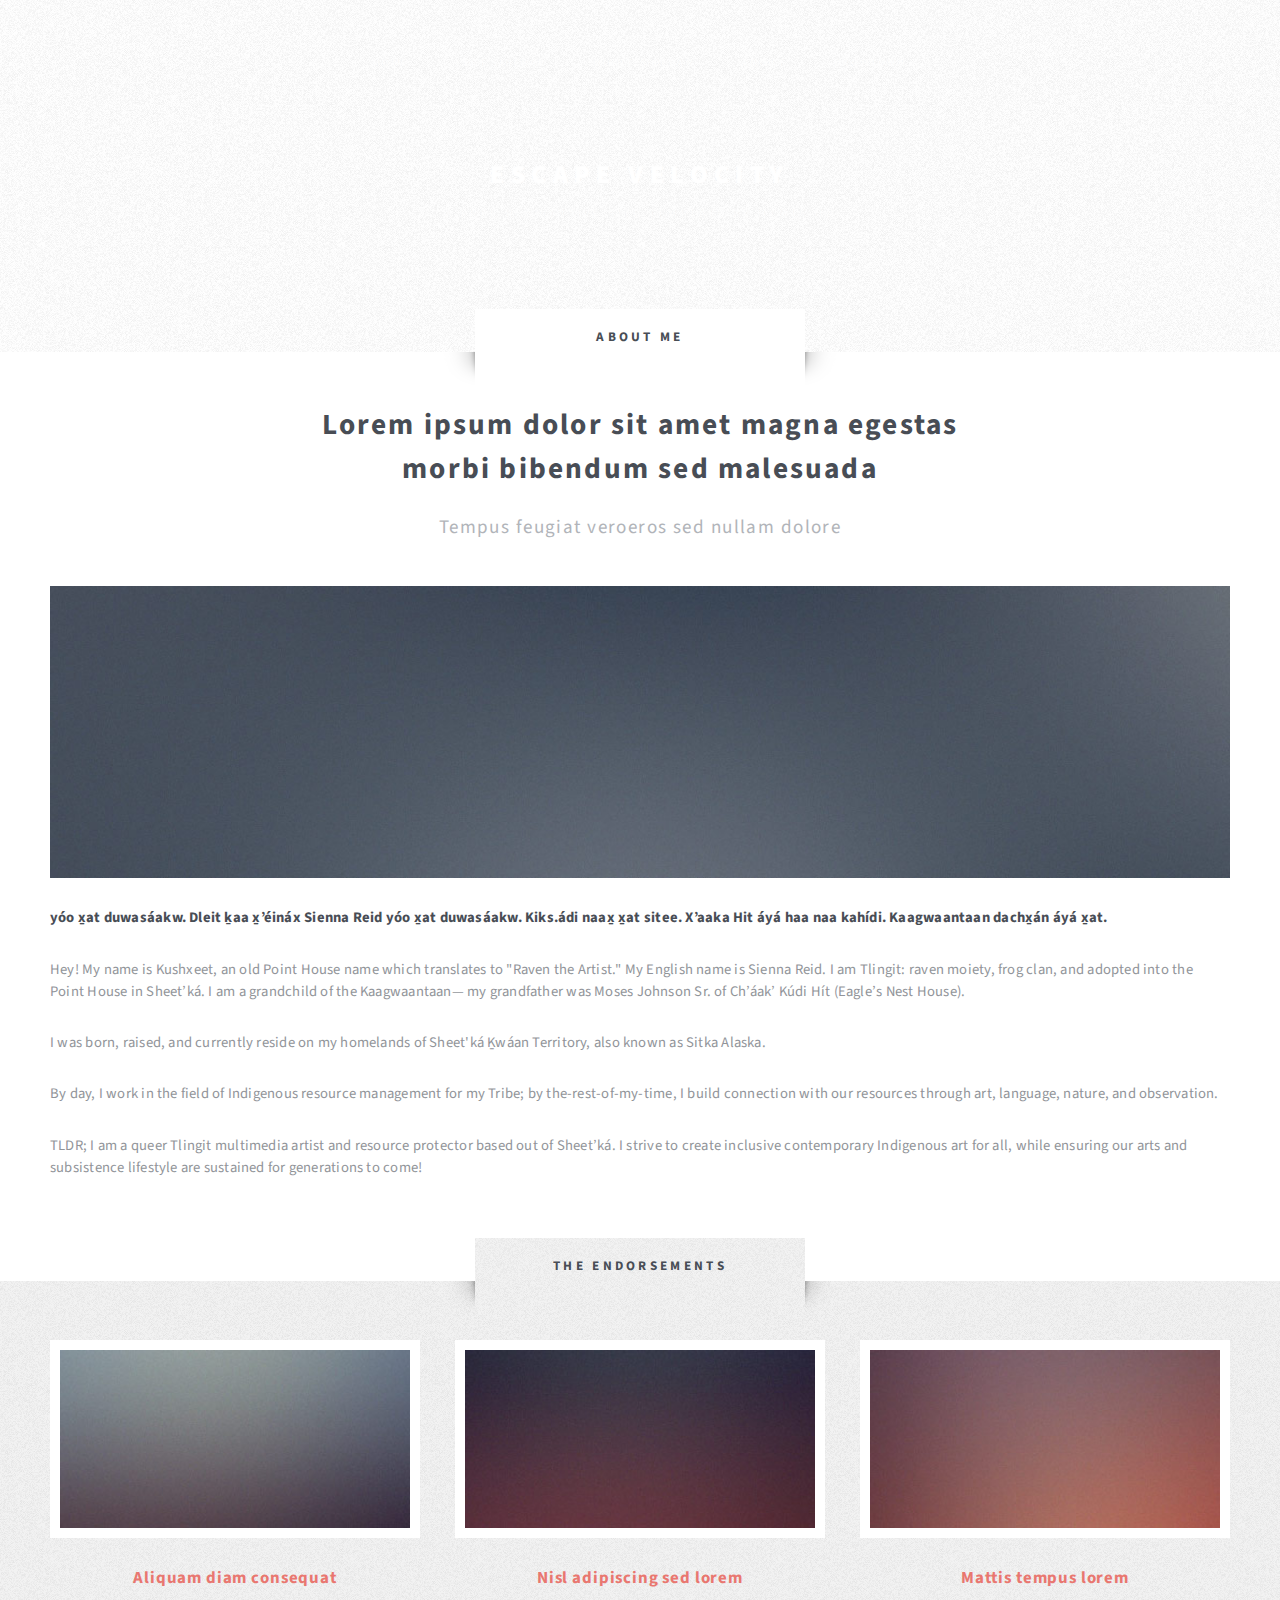
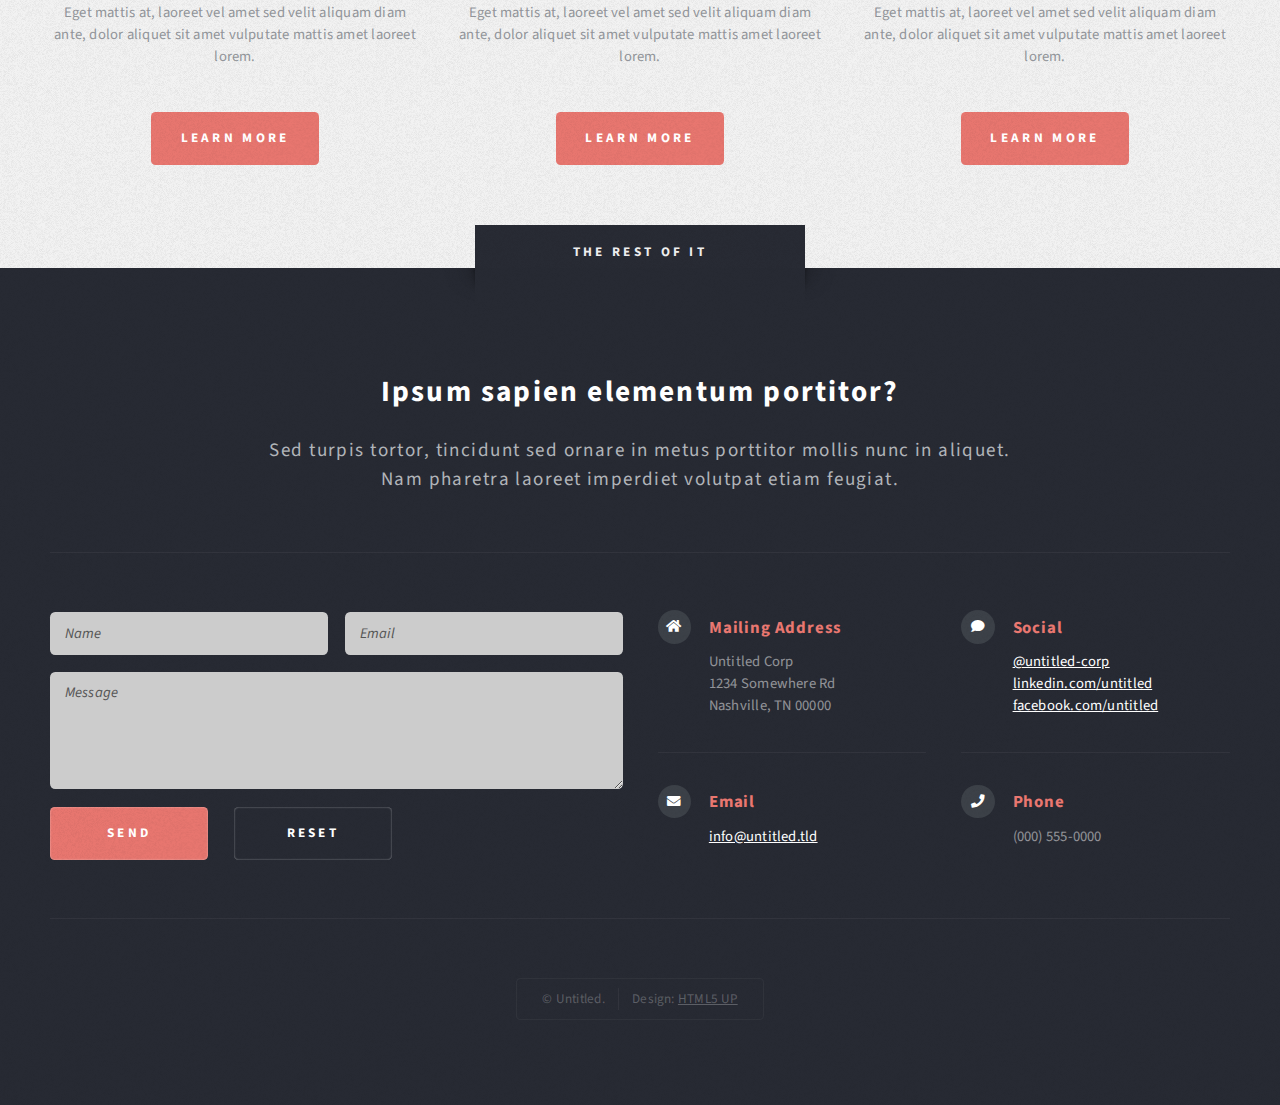
==== about.html @ a720a6b2 "consist" ====
<!DOCTYPE HTML>
<!--
	Escape Velocity by HTML5 UP
	html5up.net | @ajlkn
	Free for personal and commercial use under the CCA 3.0 license (html5up.net/license)
-->
<html>
	<head>
		<title>Kushxeet | Sienna Reid</title>
		<meta charset="utf-8" />
		<meta name="viewport" content="width=device-width, initial-scale=1, user-scalable=no" />
		<link rel="stylesheet" href="assets/css/main.css" />
		<link rel="apple-touch-icon" sizes="180x180" href="/apple-touch-icon.png">
		<link rel="icon" type="image/png" sizes="32x32" href="/favicon-32x32.png">
		<link rel="icon" type="image/png" sizes="16x16" href="/favicon-16x16.png">
		<link rel="manifest" href="/site.webmanifest">
	</head>
	<body class="about is-preload">
		<div id="page-wrapper">

			<!-- Header -->
				<section id="header" class="wrapper">

					<!-- Logo -->
						<div id="logo">
							<h1><a href="index.html">Escape Velocity</a></h1>
							<p>A free responsive site template by HTML5 UP</p>
						</div>

					<!-- Nav -->
					<nav id="nav">
						<ul>
							<li class="current"><a href="index.html">Home</a></li>
							<li><a href="left-sidebar.html">Left Sidebar</a></li>
							<li><a href="right-sidebar.html">Right Sidebar</a></li>
							<li><a href="about.html">About</a></li>
							<li>
								<a href="#">Dropdown</a>
								<ul>
									<li><a href="#">Lorem ipsum</a></li>
									<li><a href="#">Magna veroeros</a></li>
									<li><a href="#">Etiam nisl</a></li>
									<li>
										<a href="#">Sed consequat</a>
										<ul>
											<li><a href="#">Lorem dolor</a></li>
											<li><a href="#">Amet consequat</a></li>
											<li><a href="#">Magna phasellus</a></li>
											<li><a href="#">Etiam nisl</a></li>
											<li><a href="#">Sed feugiat</a></li>
										</ul>
									</li>
									<li><a href="#">Nisl tempus</a></li>
								</ul>
							</li>
						</ul>
					</nav>
				</section>

			<!-- Main -->
				<div id="main" class="wrapper style2">
					<div class="title">About Me</div>
					<div class="container">

						<!-- Content -->
							<div id="content">
								<article class="box post">
									<header class="style1">
										<h2>Lorem ipsum dolor sit amet magna egestas<br class="mobile-hide" />
										morbi bibendum sed malesuada</h2>
										<p>Tempus feugiat veroeros sed nullam dolore</p>
									</header>
									<a href="#" class="image featured">
										<img src="images/pic01.jpg" alt="" />
									</a>
									<p><strong> yóo x̱at duwasáakw. Dleit ḵaa x̱’éináx Sienna Reid yóo x̱at duwasáakw. Kiks.ádi naax̱ x̱at sitee. X’aaka Hit áyá haa naa kahídi. Kaagwaantaan dachx̱án áyá x̱at.</strong></p>
										
									<p>Hey! My name is Kushxeet, an old Point House name which translates to "Raven the Artist." My English name is Sienna Reid. I am Tlingit: raven moiety, frog clan, and adopted into the Point House in Sheet’ká. I am a grandchild of the Kaagwaantaan— my grandfather was Moses Johnson Sr. of Ch’áak’ Kúdi Hít (Eagle’s Nest House).</p>

									<p>I was born, raised, and currently reside on my homelands of Sheet'ká Ḵwáan Territory, also known as Sitka Alaska.</p>

									<p>By day, I work in the field of Indigenous resource management for my Tribe; by the-rest-of-my-time, I build connection with our resources through art, language, nature, and observation.</p>
									
									<p>TLDR; I am a queer Tlingit multimedia artist and resource protector based out of Sheet’ká. I strive to create inclusive contemporary Indigenous art for all, while ensuring our arts and subsistence lifestyle are sustained for generations to come! </p>
								</article>
							</div>

					</div>
				</div>

			<!-- Highlights -->
				<section id="highlights" class="wrapper style3">
					<div class="title">The Endorsements</div>
					<div class="container">
						<div class="row aln-center">
							<div class="col-4 col-12-medium">
								<section class="highlight">
									<a href="#" class="image featured"><img src="images/pic02.jpg" alt="" /></a>
									<h3><a href="#">Aliquam diam consequat</a></h3>
									<p>Eget mattis at, laoreet vel amet sed velit aliquam diam ante, dolor aliquet sit amet vulputate mattis amet laoreet lorem.</p>
									<ul class="actions">
										<li><a href="#" class="button style1">Learn More</a></li>
									</ul>
								</section>
							</div>
							<div class="col-4 col-12-medium">
								<section class="highlight">
									<a href="#" class="image featured"><img src="images/pic03.jpg" alt="" /></a>
									<h3><a href="#">Nisl adipiscing sed lorem</a></h3>
									<p>Eget mattis at, laoreet vel amet sed velit aliquam diam ante, dolor aliquet sit amet vulputate mattis amet laoreet lorem.</p>
									<ul class="actions">
										<li><a href="#" class="button style1">Learn More</a></li>
									</ul>
								</section>
							</div>
							<div class="col-4 col-12-medium">
								<section class="highlight">
									<a href="#" class="image featured"><img src="images/pic04.jpg" alt="" /></a>
									<h3><a href="#">Mattis tempus lorem</a></h3>
									<p>Eget mattis at, laoreet vel amet sed velit aliquam diam ante, dolor aliquet sit amet vulputate mattis amet laoreet lorem.</p>
									<ul class="actions">
										<li><a href="#" class="button style1">Learn More</a></li>
									</ul>
								</section>
							</div>
						</div>
					</div>
				</section>

			<!-- Footer -->
				<section id="footer" class="wrapper">
					<div class="title">The Rest Of It</div>
					<div class="container">
						<header class="style1">
							<h2>Ipsum sapien elementum portitor?</h2>
							<p>
								Sed turpis tortor, tincidunt sed ornare in metus porttitor mollis nunc in aliquet.<br />
								Nam pharetra laoreet imperdiet volutpat etiam feugiat.
							</p>
						</header>
						<div class="row">
							<div class="col-6 col-12-medium">

								<!-- Contact Form -->
									<section>
										<form method="post" action="#">
											<div class="row gtr-50">
												<div class="col-6 col-12-small">
													<input type="text" name="name" id="contact-name" placeholder="Name" />
												</div>
												<div class="col-6 col-12-small">
													<input type="text" name="email" id="contact-email" placeholder="Email" />
												</div>
												<div class="col-12">
													<textarea name="message" id="contact-message" placeholder="Message" rows="4"></textarea>
												</div>
												<div class="col-12">
													<ul class="actions">
														<li><input type="submit" class="style1" value="Send" /></li>
														<li><input type="reset" class="style2" value="Reset" /></li>
													</ul>
												</div>
											</div>
										</form>
									</section>

							</div>
							<div class="col-6 col-12-medium">

								<!-- Contact -->
									<section class="feature-list small">
										<div class="row">
											<div class="col-6 col-12-small">
												<section>
													<h3 class="icon solid fa-home">Mailing Address</h3>
													<p>
														Untitled Corp<br />
														1234 Somewhere Rd<br />
														Nashville, TN 00000
													</p>
												</section>
											</div>
											<div class="col-6 col-12-small">
												<section>
													<h3 class="icon solid fa-comment">Social</h3>
													<p>
														<a href="#">@untitled-corp</a><br />
														<a href="#">linkedin.com/untitled</a><br />
														<a href="#">facebook.com/untitled</a>
													</p>
												</section>
											</div>
											<div class="col-6 col-12-small">
												<section>
													<h3 class="icon solid fa-envelope">Email</h3>
													<p>
														<a href="#">info@untitled.tld</a>
													</p>
												</section>
											</div>
											<div class="col-6 col-12-small">
												<section>
													<h3 class="icon solid fa-phone">Phone</h3>
													<p>
														(000) 555-0000
													</p>
												</section>
											</div>
										</div>
									</section>

							</div>
						</div>
						<div id="copyright">
							<ul>
								<li>&copy; Untitled.</li><li>Design: <a href="http://html5up.net">HTML5 UP</a></li>
							</ul>
						</div>
					</div>
				</section>

		</div>

		<!-- Scripts -->
			<script src="assets/js/jquery.min.js"></script>
			<script src="assets/js/jquery.dropotron.min.js"></script>
			<script src="assets/js/browser.min.js"></script>
			<script src="assets/js/breakpoints.min.js"></script>
			<script src="assets/js/util.js"></script>
			<script src="assets/js/main.js"></script>

	</body>
</html>
---- assets/css/main.css ----
@import url("fontawesome-all.min.css");
@import url("https://fonts.googleapis.com/css?family=Source+Sans+Pro:400,400italic,700,900");

/*
	Escape Velocity by HTML5 UP
	html5up.net | @ajlkn
	Free for personal and commercial use under the CCA 3.0 license (html5up.net/license)
*/

html, body, div, span, applet, object,
iframe, h1, h2, h3, h4, h5, h6, p, blockquote,
pre, a, abbr, acronym, address, big, cite,
code, del, dfn, em, img, ins, kbd, q, s, samp,
small, strike, strong, sub, sup, tt, var, b,
u, i, center, dl, dt, dd, ol, ul, li, fieldset,
form, label, legend, table, caption, tbody,
tfoot, thead, tr, th, td, article, aside,
canvas, details, embed, figure, figcaption,
footer, header, hgroup, menu, nav, output, ruby,
section, summary, time, mark, audio, video {
	margin: 0;
	padding: 0;
	border: 0;
	font-size: 100%;
	font: inherit;
	vertical-align: baseline;}

article, aside, details, figcaption, figure,
footer, header, hgroup, menu, nav, section {
	display: block;}

body {
	line-height: 1;
}

ol, ul {
	list-style: none;
}

blockquote, q {
	quotes: none;
}

	blockquote:before, blockquote:after, q:before, q:after {
		content: '';
		content: none;
	}

table {
	border-collapse: collapse;
	border-spacing: 0;
}

body {
	-webkit-text-size-adjust: none;
}

mark {
	background-color: transparent;
	color: inherit;
}

input::-moz-focus-inner {
	border: 0;
	padding: 0;
}

input, select, textarea {
	-moz-appearance: none;
	-webkit-appearance: none;
	-ms-appearance: none;
	appearance: none;
}

/* Basic */

	@-ms-viewport {
		width: device-width;
	}

	html {
		box-sizing: border-box;
	}

	*, *:before, *:after {
		box-sizing: inherit;
	}

	body.is-preload *, body.is-preload *:before, body.is-preload *:after {
		-moz-animation: none !important;
		-webkit-animation: none !important;
		-ms-animation: none !important;
		animation: none !important;
		-moz-transition: none !important;
		-webkit-transition: none !important;
		-ms-transition: none !important;
		transition: none !important;
	}

	body, input, textarea, select {
		font-family: 'Source Sans Pro', sans-serif;
		font-weight: 400;
		color: #919499;
		font-size: 14pt;
		line-height: 1.75em;
		letter-spacing: 0.025em;
	}

	h1, h2, h3, h4, h5, h6 {
		font-weight: 700;
		color: #484d55;
	}

		h1 a, h2 a, h3 a, h4 a, h5 a, h6 a {
			color: inherit;
			text-decoration: none;
		}

	a {
		-moz-transition: color .25s ease-in-out;
		-webkit-transition: color .25s ease-in-out;
		-ms-transition: color .25s ease-in-out;
		transition: color .25s ease-in-out;
		text-decoration: underline;
		color: #717479;
	}

		a:hover {
			text-decoration: none;
		}

	strong, b {
		font-weight: 700;
		color: #484d55;
	}

	blockquote {
		border-left: solid 0.5em #ddd;
		padding: 1em 0 1em 2em;
		font-style: italic;
	}

	em, i {
		font-style: italic;
	}

	hr {
		border: 0;
		border-top: solid 1px #ddd;
		margin: 2em 0 2em 0;
	}

	sub {
		position: relative;
		top: 0.5em;
		font-size: 0.8em;
	}

	sup {
		position: relative;
		top: -0.5em;
		font-size: 0.8em;
	}

	.nobr {
		white-space: nowrap;
	}

	br.clear {
		clear: both;
	}

	p, ul, ol, dl, table, blockquote, form {
		margin-bottom: 2em;
	}

/* Container */

	.container {
		margin: 0 auto;
		max-width: 100%;
		width: 68em;
	}

		@media screen and (max-width: 1680px) {

			.container {
				width: 70em;
			}

		}

		@media screen and (max-width: 1280px) {

			.container {
				width: calc(100% - 100px);
			}

		}

		@media screen and (max-width: 980px) {

			.container {
				width: calc(100% - 100px);
			}

		}

		@media screen and (max-width: 736px) {

			.container {
				width: calc(100% - 40px);
			}

		}

/* Row */

	.row {
		display: flex;
		flex-wrap: wrap;
		box-sizing: border-box;
		align-items: stretch;
	}

		.row > * {
			box-sizing: border-box;
		}

		.row.gtr-uniform > * > :last-child {
			margin-bottom: 0;
		}

		.row.aln-left {
			justify-content: flex-start;
		}

		.row.aln-center {
			justify-content: center;
		}

		.row.aln-right {
			justify-content: flex-end;
		}

		.row.aln-top {
			align-items: flex-start;
		}

		.row.aln-middle {
			align-items: center;
		}

		.row.aln-bottom {
			align-items: flex-end;
		}

		.row > .imp {
			order: -1;
		}

		.row > .col-1 {
			width: 8.33333%;
		}

		.row > .off-1 {
			margin-left: 8.33333%;
		}

		.row > .col-2 {
			width: 16.66667%;
		}

		.row > .off-2 {
			margin-left: 16.66667%;
		}

		.row > .col-3 {
			width: 25%;
		}

		.row > .off-3 {
			margin-left: 25%;
		}

		.row > .col-4 {
			width: 33.33333%;
		}

		.row > .off-4 {
			margin-left: 33.33333%;
		}

		.row > .col-5 {
			width: 41.66667%;
		}

		.row > .off-5 {
			margin-left: 41.66667%;
		}

		.row > .col-6 {
			width: 50%;
		}

		.row > .off-6 {
			margin-left: 50%;
		}

		.row > .col-7 {
			width: 58.33333%;
		}

		.row > .off-7 {
			margin-left: 58.33333%;
		}

		.row > .col-8 {
			width: 66.66667%;
		}

		.row > .off-8 {
			margin-left: 66.66667%;
		}

		.row > .col-9 {
			width: 75%;
		}

		.row > .off-9 {
			margin-left: 75%;
		}

		.row > .col-10 {
			width: 83.33333%;
		}

		.row > .off-10 {
			margin-left: 83.33333%;
		}

		.row > .col-11 {
			width: 91.66667%;
		}

		.row > .off-11 {
			margin-left: 91.66667%;
		}

		.row > .col-12 {
			width: 100%;
		}

		.row > .off-12 {
			margin-left: 100%;
		}

		.row.gtr-0 {
			margin-top: 0px;
			margin-left: 0px;
		}

			.row.gtr-0 > * {
				padding: 0px 0 0 0px;
			}

			.row.gtr-0.gtr-uniform {
				margin-top: 0px;
			}

				.row.gtr-0.gtr-uniform > * {
					padding-top: 0px;
				}

		.row.gtr-25 {
			margin-top: -12.5px;
			margin-left: -12.5px;
		}

			.row.gtr-25 > * {
				padding: 12.5px 0 0 12.5px;
			}

			.row.gtr-25.gtr-uniform {
				margin-top: -12.5px;
			}

				.row.gtr-25.gtr-uniform > * {
					padding-top: 12.5px;
				}

		.row.gtr-50 {
			margin-top: -25px;
			margin-left: -25px;
		}

			.row.gtr-50 > * {
				padding: 25px 0 0 25px;
			}

			.row.gtr-50.gtr-uniform {
				margin-top: -25px;
			}

				.row.gtr-50.gtr-uniform > * {
					padding-top: 25px;
				}

		.row {
			margin-top: -50px;
			margin-left: -50px;
		}

			.row > * {
				padding: 50px 0 0 50px;
			}

			.row.gtr-uniform {
				margin-top: -50px;
			}

				.row.gtr-uniform > * {
					padding-top: 50px;
				}

		.row.gtr-150 {
			margin-top: -75px;
			margin-left: -75px;
		}

			.row.gtr-150 > * {
				padding: 75px 0 0 75px;
			}

			.row.gtr-150.gtr-uniform {
				margin-top: -75px;
			}

				.row.gtr-150.gtr-uniform > * {
					padding-top: 75px;
				}

		.row.gtr-200 {
			margin-top: -100px;
			margin-left: -100px;
		}

			.row.gtr-200 > * {
				padding: 100px 0 0 100px;
			}

			.row.gtr-200.gtr-uniform {
				margin-top: -100px;
			}

				.row.gtr-200.gtr-uniform > * {
					padding-top: 100px;
				}

		@media screen and (max-width: 1680px) {

			.row {
				display: flex;
				flex-wrap: wrap;
				box-sizing: border-box;
				align-items: stretch;
			}

				.row > * {
					box-sizing: border-box;
				}

				.row.gtr-uniform > * > :last-child {
					margin-bottom: 0;
				}

				.row.aln-left {
					justify-content: flex-start;
				}

				.row.aln-center {
					justify-content: center;
				}

				.row.aln-right {
					justify-content: flex-end;
				}

				.row.aln-top {
					align-items: flex-start;
				}

				.row.aln-middle {
					align-items: center;
				}

				.row.aln-bottom {
					align-items: flex-end;
				}

				.row > .imp-xlarge {
					order: -1;
				}

				.row > .col-1-xlarge {
					width: 8.33333%;
				}

				.row > .off-1-xlarge {
					margin-left: 8.33333%;
				}

				.row > .col-2-xlarge {
					width: 16.66667%;
				}

				.row > .off-2-xlarge {
					margin-left: 16.66667%;
				}

				.row > .col-3-xlarge {
					width: 25%;
				}

				.row > .off-3-xlarge {
					margin-left: 25%;
				}

				.row > .col-4-xlarge {
					width: 33.33333%;
				}

				.row > .off-4-xlarge {
					margin-left: 33.33333%;
				}

				.row > .col-5-xlarge {
					width: 41.66667%;
				}

				.row > .off-5-xlarge {
					margin-left: 41.66667%;
				}

				.row > .col-6-xlarge {
					width: 50%;
				}

				.row > .off-6-xlarge {
					margin-left: 50%;
				}

				.row > .col-7-xlarge {
					width: 58.33333%;
				}

				.row > .off-7-xlarge {
					margin-left: 58.33333%;
				}

				.row > .col-8-xlarge {
					width: 66.66667%;
				}

				.row > .off-8-xlarge {
					margin-left: 66.66667%;
				}

				.row > .col-9-xlarge {
					width: 75%;
				}

				.row > .off-9-xlarge {
					margin-left: 75%;
				}

				.row > .col-10-xlarge {
					width: 83.33333%;
				}

				.row > .off-10-xlarge {
					margin-left: 83.33333%;
				}

				.row > .col-11-xlarge {
					width: 91.66667%;
				}

				.row > .off-11-xlarge {
					margin-left: 91.66667%;
				}

				.row > .col-12-xlarge {
					width: 100%;
				}

				.row > .off-12-xlarge {
					margin-left: 100%;
				}

				.row.gtr-0 {
					margin-top: 0px;
					margin-left: 0px;
				}

					.row.gtr-0 > * {
						padding: 0px 0 0 0px;
					}

					.row.gtr-0.gtr-uniform {
						margin-top: 0px;
					}

						.row.gtr-0.gtr-uniform > * {
							padding-top: 0px;
						}

				.row.gtr-25 {
					margin-top: -12.5px;
					margin-left: -12.5px;
				}

					.row.gtr-25 > * {
						padding: 12.5px 0 0 12.5px;
					}

					.row.gtr-25.gtr-uniform {
						margin-top: -12.5px;
					}

						.row.gtr-25.gtr-uniform > * {
							padding-top: 12.5px;
						}

				.row.gtr-50 {
					margin-top: -25px;
					margin-left: -25px;
				}

					.row.gtr-50 > * {
						padding: 25px 0 0 25px;
					}

					.row.gtr-50.gtr-uniform {
						margin-top: -25px;
					}

						.row.gtr-50.gtr-uniform > * {
							padding-top: 25px;
						}

				.row {
					margin-top: -50px;
					margin-left: -50px;
				}

					.row > * {
						padding: 50px 0 0 50px;
					}

					.row.gtr-uniform {
						margin-top: -50px;
					}

						.row.gtr-uniform > * {
							padding-top: 50px;
						}

				.row.gtr-150 {
					margin-top: -75px;
					margin-left: -75px;
				}

					.row.gtr-150 > * {
						padding: 75px 0 0 75px;
					}

					.row.gtr-150.gtr-uniform {
						margin-top: -75px;
					}

						.row.gtr-150.gtr-uniform > * {
							padding-top: 75px;
						}

				.row.gtr-200 {
					margin-top: -100px;
					margin-left: -100px;
				}

					.row.gtr-200 > * {
						padding: 100px 0 0 100px;
					}

					.row.gtr-200.gtr-uniform {
						margin-top: -100px;
					}

						.row.gtr-200.gtr-uniform > * {
							padding-top: 100px;
						}

		}

		@media screen and (max-width: 1280px) {

			.row {
				display: flex;
				flex-wrap: wrap;
				box-sizing: border-box;
				align-items: stretch;
			}

				.row > * {
					box-sizing: border-box;
				}

				.row.gtr-uniform > * > :last-child {
					margin-bottom: 0;
				}

				.row.aln-left {
					justify-content: flex-start;
				}

				.row.aln-center {
					justify-content: center;
				}

				.row.aln-right {
					justify-content: flex-end;
				}

				.row.aln-top {
					align-items: flex-start;
				}

				.row.aln-middle {
					align-items: center;
				}

				.row.aln-bottom {
					align-items: flex-end;
				}

				.row > .imp-large {
					order: -1;
				}

				.row > .col-1-large {
					width: 8.33333%;
				}

				.row > .off-1-large {
					margin-left: 8.33333%;
				}

				.row > .col-2-large {
					width: 16.66667%;
				}

				.row > .off-2-large {
					margin-left: 16.66667%;
				}

				.row > .col-3-large {
					width: 25%;
				}

				.row > .off-3-large {
					margin-left: 25%;
				}

				.row > .col-4-large {
					width: 33.33333%;
				}

				.row > .off-4-large {
					margin-left: 33.33333%;
				}

				.row > .col-5-large {
					width: 41.66667%;
				}

				.row > .off-5-large {
					margin-left: 41.66667%;
				}

				.row > .col-6-large {
					width: 50%;
				}

				.row > .off-6-large {
					margin-left: 50%;
				}

				.row > .col-7-large {
					width: 58.33333%;
				}

				.row > .off-7-large {
					margin-left: 58.33333%;
				}

				.row > .col-8-large {
					width: 66.66667%;
				}

				.row > .off-8-large {
					margin-left: 66.66667%;
				}

				.row > .col-9-large {
					width: 75%;
				}

				.row > .off-9-large {
					margin-left: 75%;
				}

				.row > .col-10-large {
					width: 83.33333%;
				}

				.row > .off-10-large {
					margin-left: 83.33333%;
				}

				.row > .col-11-large {
					width: 91.66667%;
				}

				.row > .off-11-large {
					margin-left: 91.66667%;
				}

				.row > .col-12-large {
					width: 100%;
				}

				.row > .off-12-large {
					margin-left: 100%;
				}

				.row.gtr-0 {
					margin-top: 0px;
					margin-left: 0px;
				}

					.row.gtr-0 > * {
						padding: 0px 0 0 0px;
					}

					.row.gtr-0.gtr-uniform {
						margin-top: 0px;
					}

						.row.gtr-0.gtr-uniform > * {
							padding-top: 0px;
						}

				.row.gtr-25 {
					margin-top: -8.75px;
					margin-left: -8.75px;
				}

					.row.gtr-25 > * {
						padding: 8.75px 0 0 8.75px;
					}

					.row.gtr-25.gtr-uniform {
						margin-top: -8.75px;
					}

						.row.gtr-25.gtr-uniform > * {
							padding-top: 8.75px;
						}

				.row.gtr-50 {
					margin-top: -17.5px;
					margin-left: -17.5px;
				}

					.row.gtr-50 > * {
						padding: 17.5px 0 0 17.5px;
					}

					.row.gtr-50.gtr-uniform {
						margin-top: -17.5px;
					}

						.row.gtr-50.gtr-uniform > * {
							padding-top: 17.5px;
						}

				.row {
					margin-top: -35px;
					margin-left: -35px;
				}

					.row > * {
						padding: 35px 0 0 35px;
					}

					.row.gtr-uniform {
						margin-top: -35px;
					}

						.row.gtr-uniform > * {
							padding-top: 35px;
						}

				.row.gtr-150 {
					margin-top: -52.5px;
					margin-left: -52.5px;
				}

					.row.gtr-150 > * {
						padding: 52.5px 0 0 52.5px;
					}

					.row.gtr-150.gtr-uniform {
						margin-top: -52.5px;
					}

						.row.gtr-150.gtr-uniform > * {
							padding-top: 52.5px;
						}

				.row.gtr-200 {
					margin-top: -70px;
					margin-left: -70px;
				}

					.row.gtr-200 > * {
						padding: 70px 0 0 70px;
					}

					.row.gtr-200.gtr-uniform {
						margin-top: -70px;
					}

						.row.gtr-200.gtr-uniform > * {
							padding-top: 70px;
						}

		}

		@media screen and (max-width: 980px) {

			.row {
				display: flex;
				flex-wrap: wrap;
				box-sizing: border-box;
				align-items: stretch;
			}

				.row > * {
					box-sizing: border-box;
				}

				.row.gtr-uniform > * > :last-child {
					margin-bottom: 0;
				}

				.row.aln-left {
					justify-content: flex-start;
				}

				.row.aln-center {
					justify-content: center;
				}

				.row.aln-right {
					justify-content: flex-end;
				}

				.row.aln-top {
					align-items: flex-start;
				}

				.row.aln-middle {
					align-items: center;
				}

				.row.aln-bottom {
					align-items: flex-end;
				}

				.row > .imp-medium {
					order: -1;
				}

				.row > .col-1-medium {
					width: 8.33333%;
				}

				.row > .off-1-medium {
					margin-left: 8.33333%;
				}

				.row > .col-2-medium {
					width: 16.66667%;
				}

				.row > .off-2-medium {
					margin-left: 16.66667%;
				}

				.row > .col-3-medium {
					width: 25%;
				}

				.row > .off-3-medium {
					margin-left: 25%;
				}

				.row > .col-4-medium {
					width: 33.33333%;
				}

				.row > .off-4-medium {
					margin-left: 33.33333%;
				}

				.row > .col-5-medium {
					width: 41.66667%;
				}

				.row > .off-5-medium {
					margin-left: 41.66667%;
				}

				.row > .col-6-medium {
					width: 50%;
				}

				.row > .off-6-medium {
					margin-left: 50%;
				}

				.row > .col-7-medium {
					width: 58.33333%;
				}

				.row > .off-7-medium {
					margin-left: 58.33333%;
				}

				.row > .col-8-medium {
					width: 66.66667%;
				}

				.row > .off-8-medium {
					margin-left: 66.66667%;
				}

				.row > .col-9-medium {
					width: 75%;
				}

				.row > .off-9-medium {
					margin-left: 75%;
				}

				.row > .col-10-medium {
					width: 83.33333%;
				}

				.row > .off-10-medium {
					margin-left: 83.33333%;
				}

				.row > .col-11-medium {
					width: 91.66667%;
				}

				.row > .off-11-medium {
					margin-left: 91.66667%;
				}

				.row > .col-12-medium {
					width: 100%;
				}

				.row > .off-12-medium {
					margin-left: 100%;
				}

				.row.gtr-0 {
					margin-top: 0px;
					margin-left: 0px;
				}

					.row.gtr-0 > * {
						padding: 0px 0 0 0px;
					}

					.row.gtr-0.gtr-uniform {
						margin-top: 0px;
					}

						.row.gtr-0.gtr-uniform > * {
							padding-top: 0px;
						}

				.row.gtr-25 {
					margin-top: -12.5px;
					margin-left: -12.5px;
				}

					.row.gtr-25 > * {
						padding: 12.5px 0 0 12.5px;
					}

					.row.gtr-25.gtr-uniform {
						margin-top: -12.5px;
					}

						.row.gtr-25.gtr-uniform > * {
							padding-top: 12.5px;
						}

				.row.gtr-50 {
					margin-top: -25px;
					margin-left: -25px;
				}

					.row.gtr-50 > * {
						padding: 25px 0 0 25px;
					}

					.row.gtr-50.gtr-uniform {
						margin-top: -25px;
					}

						.row.gtr-50.gtr-uniform > * {
							padding-top: 25px;
						}

				.row {
					margin-top: -50px;
					margin-left: -50px;
				}

					.row > * {
						padding: 50px 0 0 50px;
					}

					.row.gtr-uniform {
						margin-top: -50px;
					}

						.row.gtr-uniform > * {
							padding-top: 50px;
						}

				.row.gtr-150 {
					margin-top: -75px;
					margin-left: -75px;
				}

					.row.gtr-150 > * {
						padding: 75px 0 0 75px;
					}

					.row.gtr-150.gtr-uniform {
						margin-top: -75px;
					}

						.row.gtr-150.gtr-uniform > * {
							padding-top: 75px;
						}

				.row.gtr-200 {
					margin-top: -100px;
					margin-left: -100px;
				}

					.row.gtr-200 > * {
						padding: 100px 0 0 100px;
					}

					.row.gtr-200.gtr-uniform {
						margin-top: -100px;
					}

						.row.gtr-200.gtr-uniform > * {
							padding-top: 100px;
						}

		}

		@media screen and (max-width: 736px) {

			.row {
				display: flex;
				flex-wrap: wrap;
				box-sizing: border-box;
				align-items: stretch;
			}

				.row > * {
					box-sizing: border-box;
				}

				.row.gtr-uniform > * > :last-child {
					margin-bottom: 0;
				}

				.row.aln-left {
					justify-content: flex-start;
				}

				.row.aln-center {
					justify-content: center;
				}

				.row.aln-right {
					justify-content: flex-end;
				}

				.row.aln-top {
					align-items: flex-start;
				}

				.row.aln-middle {
					align-items: center;
				}

				.row.aln-bottom {
					align-items: flex-end;
				}

				.row > .imp-small {
					order: -1;
				}

				.row > .col-1-small {
					width: 8.33333%;
				}

				.row > .off-1-small {
					margin-left: 8.33333%;
				}

				.row > .col-2-small {
					width: 16.66667%;
				}

				.row > .off-2-small {
					margin-left: 16.66667%;
				}

				.row > .col-3-small {
					width: 25%;
				}

				.row > .off-3-small {
					margin-left: 25%;
				}

				.row > .col-4-small {
					width: 33.33333%;
				}

				.row > .off-4-small {
					margin-left: 33.33333%;
				}

				.row > .col-5-small {
					width: 41.66667%;
				}

				.row > .off-5-small {
					margin-left: 41.66667%;
				}

				.row > .col-6-small {
					width: 50%;
				}

				.row > .off-6-small {
					margin-left: 50%;
				}

				.row > .col-7-small {
					width: 58.33333%;
				}

				.row > .off-7-small {
					margin-left: 58.33333%;
				}

				.row > .col-8-small {
					width: 66.66667%;
				}

				.row > .off-8-small {
					margin-left: 66.66667%;
				}

				.row > .col-9-small {
					width: 75%;
				}

				.row > .off-9-small {
					margin-left: 75%;
				}

				.row > .col-10-small {
					width: 83.33333%;
				}

				.row > .off-10-small {
					margin-left: 83.33333%;
				}

				.row > .col-11-small {
					width: 91.66667%;
				}

				.row > .off-11-small {
					margin-left: 91.66667%;
				}

				.row > .col-12-small {
					width: 100%;
				}

				.row > .off-12-small {
					margin-left: 100%;
				}

				.row.gtr-0 {
					margin-top: 0px;
					margin-left: 0px;
				}

					.row.gtr-0 > * {
						padding: 0px 0 0 0px;
					}

					.row.gtr-0.gtr-uniform {
						margin-top: 0px;
					}

						.row.gtr-0.gtr-uniform > * {
							padding-top: 0px;
						}

				.row.gtr-25 {
					margin-top: -7.5px;
					margin-left: -7.5px;
				}

					.row.gtr-25 > * {
						padding: 7.5px 0 0 7.5px;
					}

					.row.gtr-25.gtr-uniform {
						margin-top: -7.5px;
					}

						.row.gtr-25.gtr-uniform > * {
							padding-top: 7.5px;
						}

				.row.gtr-50 {
					margin-top: -15px;
					margin-left: -15px;
				}

					.row.gtr-50 > * {
						padding: 15px 0 0 15px;
					}

					.row.gtr-50.gtr-uniform {
						margin-top: -15px;
					}

						.row.gtr-50.gtr-uniform > * {
							padding-top: 15px;
						}

				.row {
					margin-top: -30px;
					margin-left: -30px;
				}

					.row > * {
						padding: 30px 0 0 30px;
					}

					.row.gtr-uniform {
						margin-top: -30px;
					}

						.row.gtr-uniform > * {
							padding-top: 30px;
						}

				.row.gtr-150 {
					margin-top: -45px;
					margin-left: -45px;
				}

					.row.gtr-150 > * {
						padding: 45px 0 0 45px;
					}

					.row.gtr-150.gtr-uniform {
						margin-top: -45px;
					}

						.row.gtr-150.gtr-uniform > * {
							padding-top: 45px;
						}

				.row.gtr-200 {
					margin-top: -60px;
					margin-left: -60px;
				}

					.row.gtr-200 > * {
						padding: 60px 0 0 60px;
					}

					.row.gtr-200.gtr-uniform {
						margin-top: -60px;
					}

						.row.gtr-200.gtr-uniform > * {
							padding-top: 60px;
						}

		}

/* Section/Article */

	section,
	article {
		margin: 0 0 4em 0;
	}

	section > :last-child,
	article > :last-child,
	section:last-child,
	article:last-child {
		margin-bottom: 0;
	}

	header.style1 {
		text-align: center;
		padding: 3em 0 3em 0;
	}

		header.style1 h2 {
			font-weight: 700;
			font-size: 2em;
			letter-spacing: 0.075em;
			line-height: 1.5em;
		}

		header.style1 p {
			color: #b1b4b9;
			display: block;
			margin: 1.15em 0 0 0;
			font-size: 1.3em;
			letter-spacing: 0.075em;
			line-height: 1.5em;
		}

/* Table */

	table {
		width: 100%;
	}

		table.default {
			width: 100%;
		}

			table.default tbody tr:nth-child(2n+2) {
				background: #f4f4f4;
			}

			table.default td {
				padding: 0.5em 1em 0.5em 1em;
			}

			table.default th {
				text-align: left;
				font-weight: 400;
				padding: 0.5em 1em 0.5em 1em;
			}

			table.default thead {
				background: #484d55;
				color: #fff;
			}

			table.default tfoot {
				background: #eee;
			}

/* Form */

	form label {
		display: block;
		font-weight: 700;
		color: #484d55;
		margin: 0.25em 0 0.5em 0;
	}

	form input[type="text"],
	form input[type="email"],
	form input[type="password"],
	form select,
	form textarea {
		-moz-transition: all .25s ease-in-out;
		-webkit-transition: all .25s ease-in-out;
		-ms-transition: all .25s ease-in-out;
		transition: all .25s ease-in-out;
		-webkit-appearance: none;
		display: block;
		border: 0;
		background: #eee;
		box-shadow: inset 0px 0px 1px 0px #a0a1a7;
		border-radius: 0.35em;
		width: 100%;
		padding: 0.75em 1em 0.75em 1em;
	}

		form input[type="text"]:focus,
		form input[type="email"]:focus,
		form input[type="password"]:focus,
		form select:focus,
		form textarea:focus {
			background: #f8f8f8;
		}

	form input[type="text"],
	form input[type="email"]
	input[type="password"] {
		line-height: 1em;
	}

	form select {
		line-height: 1em;
	}

	form textarea {
		min-height: 8em;
	}

	form ul.actions {
		margin-top: 0;
	}

	form ::-webkit-input-placeholder {
		color: #555 !important;
		font-style: italic;
		line-height: 1.35em;
	}

	form :-moz-placeholder {
		color: #555 !important;
		font-style: italic;
	}

	form ::-moz-placeholder {
		color: #555 !important;
		font-style: italic;
	}

	form :-ms-input-placeholder {
		color: #555 !important;
		font-style: italic;
	}

	form ::-moz-focus-inner {
		border: 0;
	}

/* Image */

	.image {
		display: inline-block;
	}

		.image img {
			display: block;
			width: 100%;
		}

		.image.fit {
			display: block;
			width: 100%;
		}

		.image.left {
			float: left;
			margin: 0 2em 2em 0;
		}

		.image.centered {
			display: block;
			margin: 0 0 2em 0;
		}

			.image.centered img {
				margin: 0 auto;
				width: auto;
			}

		.image.featured {
			display: block;
			width: 100%;
			margin: 0 0 2em 0;
		}

/* Button */

	input[type="button"],
	input[type="submit"],
	input[type="reset"],
	button,
	.button {
		-moz-transition: all .25s ease-in-out;
		-webkit-transition: all .25s ease-in-out;
		-ms-transition: all .25s ease-in-out;
		transition: all .25s ease-in-out;
		display: inline-block;
		background: #444;
		text-align: center;
		text-transform: uppercase;
		font-weight: 700;
		letter-spacing: 0.25em;
		text-decoration: none;
		border-radius: 0.35em;
		border: 0;
		outline: 0;
		cursor: pointer;
		padding: 0 2.25em 0 2.25em;
		font-size: 0.9em;
		min-width: 12em;
		height: 4em;
		line-height: 4em;
	}

		input[type="button"]:hover,
		input[type="submit"]:hover,
		input[type="reset"]:hover,
		button:hover,
		.button:hover {
			background-color: #f98780;
		}

		input[type="button"].large,
		input[type="submit"].large,
		input[type="reset"].large,
		button.large,
		.button.large {
			font-size: 1em;
			min-width: 14em;
		}

		input[type="button"].style1,
		input[type="submit"].style1,
		input[type="reset"].style1,
		button.style1,
		.button.style1 {
			background: #e97770 url("images/overlay.png");
			color: #fff;
		}

			input[type="button"].style1:hover,
			input[type="submit"].style1:hover,
			input[type="reset"].style1:hover,
			button.style1:hover,
			.button.style1:hover {
				background-color: #f98780;
			}

			input[type="button"].style1:active,
			input[type="submit"].style1:active,
			input[type="reset"].style1:active,
			button.style1:active,
			.button.style1:active {
				background-color: #d96760;
			}

		input[type="button"].style2,
		input[type="submit"].style2,
		input[type="reset"].style2,
		button.style2,
		.button.style2 {
			background: none;
			color: #606167;
			box-shadow: inset 0px 0px 2px 0px #a0a1a7;
		}

			input[type="button"].style2:hover,
			input[type="submit"].style2:hover,
			input[type="reset"].style2:hover,
			button.style2:hover,
			.button.style2:hover {
				box-shadow: inset 0px 0px 2px 0px #606167;
			}

			input[type="button"].style2:active,
			input[type="submit"].style2:active,
			input[type="reset"].style2:active,
			button.style2:active,
			.button.style2:active {
				box-shadow: inset 0px 0px 2px 0px #202127;
			}

		input[type="button"].style3,
		input[type="submit"].style3,
		input[type="reset"].style3,
		button.style3,
		.button.style3 {
			background: #2f333b url("images/overlay.png");
			color: #fff;
		}

			input[type="button"].style3:hover,
			input[type="submit"].style3:hover,
			input[type="reset"].style3:hover,
			button.style3:hover,
			.button.style3:hover {
				background-color: #3f434b;
			}

			input[type="button"].style3:active,
			input[type="submit"].style3:active,
			input[type="reset"].style3:active,
			button.style3:active,
			.button.style3:active {
				background-color: #1f232b;
			}

/* List */

	ul {
		list-style: disc;
		padding-left: 1em;
	}

		ul li {
			padding-left: 0.5em;
		}

		ul.style2 {
			list-style: none;
			padding-left: 0;
		}

			ul.style2 li {
				border-top: solid 1px #eee;
				padding: 1.5em 0 0 0;
				margin: 1.5em 0 0 0;
			}

				ul.style2 li:first-child {
					border-top: 0;
					padding-top: 0;
					margin-top: 0;
				}

		ul.style3 {
			list-style: none;
			padding-left: 0;
		}

			ul.style3 li {
				border-top: solid 1px #eee;
				padding: 0.5em 0 0 0;
				margin: 0.5em 0 0 0;
			}

				ul.style3 li:first-child {
					border-top: 0;
					padding-top: 0;
					margin-top: 0;
				}

	ol {
		list-style: decimal;
		padding-left: 1.25em;
	}

		ol li {
			padding-left: 0.25em;
		}

/* Actions */

	ul.actions {
		list-style: none;
		padding-left: 0;
		margin: 3em 0 0 0;
	}

		ul.actions li {
			display: inline-block;
			margin: 0 0.75em 0 0.75em;
			padding-left: 0;
		}

			ul.actions li:first-child {
				margin-left: 0;
			}

			ul.actions li:last-child {
				margin-right: 0;
			}

		ul.actions.special {
			text-align: center;
		}

/* Feature List */

	.feature-list {
		max-width: 58em;
		margin-left: auto;
		margin-right: auto;
		position: relative;
		top: 0.75em;
	}

		.feature-list section {
			border-top: solid 1px #eee;
			padding-top: 3em;
			padding-left: 5em;
			position: relative;
		}

		@media screen and (min-width: 981px) {

			.feature-list > .row > :nth-child(-n + 2) > section {
				border-top: 0;
				padding-top: 0;
			}

		}

		.feature-list h3 {
			color: #e97770 !important;
			margin: -0.35em 0 0.75em 0;
			font-size: 1.15em;
			letter-spacing: 0.05em;
		}

			.feature-list h3:before {
				display: block;
				color: #fff;
				background: #2f333b url("images/overlay.png");
				border-radius: 2.5em;
				text-align: center;
				width: 2.5em;
				height: 2.5em;
				line-height: 2.5em;
				margin-right: 0.75em;
				position: absolute;
				left: 0;
				margin-top: -0.5em;
			}

		.feature-list.small section {
			padding-left: 3.5em;
		}

		.feature-list.small h3:before {
			font-size: 0.8em;
		}

/* Icons */

	.icon {
		text-decoration: none;
		text-decoration: none;
	}

		.icon:before {
			-moz-osx-font-smoothing: grayscale;
			-webkit-font-smoothing: antialiased;
			display: inline-block;
			font-style: normal;
			font-variant: normal;
			text-rendering: auto;
			line-height: 1;
			text-transform: none !important;
			font-family: 'Font Awesome 5 Free';
			font-weight: 400;
		}

		.icon:before {
			line-height: inherit;
			font-size: 1.25em;
		}

		.icon > .label {
			display: none;
		}

		.icon.solid:before {
			font-weight: 900;
		}

		.icon.brands:before {
			font-family: 'Font Awesome 5 Brands';
		}

/* Box */

	.box header {
		margin: 0 0 1.5em 0;
	}

		.box header.style1 {
			position: relative;
			margin: -0.5em 0 0 0;
			padding-top: 0;
		}

	.box h2 {
		margin: 0 0 0.75em 0;
		font-size: 1.15em;
		letter-spacing: 0.05em;
	}

	.box h3 {
		margin: 0 0 0.5em 0;
		font-size: 1em;
		font-weight: 600;
		letter-spacing: 0.05em;
	}

	.box.post-excerpt .image.left {
		position: relative;
		top: 0.5em;
		width: 5em;
	}

	.box.post-excerpt h3, .box.post-excerpt p {
		margin-left: 7em;
	}

/* Wrapper */

	.wrapper {
		position: relative;
		padding: 6em 0 9em 0;
	}

		.wrapper .title {
			position: absolute;
			top: 0;
			left: 50%;
			text-align: center;
			text-transform: uppercase;
			display: block;
			font-weight: 700;
			letter-spacing: 0.25em;
			font-size: 0.9em;
			width: 25em;
			height: 3.25em;
			top: -3.25em;
			line-height: 3.25em;
			margin-bottom: -3.25em;
			margin-left: -12.5em;
			padding-top: 0.5em;
		}

			.wrapper .title:before {
				content: '';
				position: absolute;
				bottom: -38px;
				left: -35px;
				width: 35px;
				height: 38px;
				background: url("images/shadow.png");
			}

			.wrapper .title:after {
				-moz-transform: scaleX(-1);
				-webkit-transform: scaleX(-1);
				-ms-transform: scaleX(-1);
				transform: scaleX(-1);
				content: '';
				position: absolute;
				bottom: -38px;
				right: -35px;
				width: 35px;
				height: 38px;
				background: url("images/shadow.png");
			}

		.wrapper.style1 {
			background: #e97770 url("images/overlay.png");
			color: #eee;
			color: rgba(255, 255, 255, 0.75);
		}

			.wrapper.style1 .title {
				background: #e97770 url("images/overlay.png");
				color: #fff;
			}

			.wrapper.style1 h1, .wrapper.style1 h2, .wrapper.style1 h3, .wrapper.style1 h4, .wrapper.style1 h5, .wrapper.style1 h6, .wrapper.style1 strong, .wrapper.style1 b, .wrapper.style1 a {
				color: #fff;
			}

		.wrapper.style2 {
			background: #fff;
		}

			.wrapper.style2 .title {
				background: #fff;
				color: #484d55;
			}

		.wrapper.style3 {
			background: #f3f3f3 url("images/overlay.png");
		}

			.wrapper.style3 .title {
				background: #f3f3f3 url("images/overlay.png");
				color: #484d55;
			}

			.wrapper.style3 .image {
				border: solid 10px #fff;
			}

/* Page Wrapper */

	#page-wrapper > section {
		margin-bottom: 0;
	}

/* Header */

	#header {
		display: -moz-flex;
		display: -webkit-flex;
		display: -ms-flex;
		display: flex;
		-moz-align-items: center;
		-webkit-align-items: center;
		-ms-align-items: center;
		align-items: center;
		-moz-justify-content: center;
		-webkit-justify-content: center;
		-ms-justify-content: center;
		justify-content: center;
		position: relative;
		height: 24em;
		background: url("../../images/clubmoss.JPG") center center;
		background-size: cover;
		padding: 0;
	}

		#header:before {
			content: '';
			position: absolute;
			top: 0;
			left: 0;
			width: 100%;
			height: 100%;
			background: url("images/overlay.png");
		}

		.homepage #header {
			height: 35em;
		}

/* Logo */

	#logo {
		width: 100%;
		text-align: center;
		position: relative;
		top: 1.5em;
	}

		#logo h1 {
			font-weight: 900;
			text-transform: uppercase;
			color: #fff;
			font-size: 2em;
			letter-spacing: 0.25em;
		}

		#logo p {
			color: #eee;
			color: rgba(255, 255, 255, 0.5);
			text-transform: uppercase;
			margin: 1.25em 0 0 0;
			display: block;
			letter-spacing: 0.2em;
			font-size: 0.9em;
		}

/* Nav */

	#nav {
		position: absolute;
		display: block;
		top: 2.5em;
		left: 0;
		width: 100%;
		text-align: center;
	}

		#nav > ul {
			display: inline-block;
			border-radius: 0.35em;
			box-shadow: inset 0px 0px 1px 1px rgba(255, 255, 255, 0.25);
			padding: 0 1.5em 0 1.5em;
		}

			#nav > ul > li {
				display: inline-block;
				text-align: center;
				padding: 0 1.5em 0 1.5em;
			}

				#nav > ul > li > ul {
					display: none;
				}

				#nav > ul > li > a, #nav > ul > li > span {
					display: block;
					color: #eee;
					color: rgba(255, 255, 255, 0.75);
					text-transform: uppercase;
					text-decoration: none;
					font-size: 0.7em;
					letter-spacing: 0.25em;
					height: 5em;
					line-height: 5em;
					-moz-transition: all .25s ease-in-out;
					-webkit-transition: all .25s ease-in-out;
					-o-transition: all .25s ease-in-out;
					-ms-transition: all .25s ease-in-out;
					transition: all .25s ease-in-out;
					outline: 0;
				}

				#nav > ul > li:hover > a {
					color: #fff;
				}

				#nav > ul > li.active > a, #nav > ul > li.active > span {
					color: #fff;
				}

	.dropotron {
		background: #222835 url("images/overlay.png");
		background-color: rgba(44, 50, 63, 0.925);
		padding: 1.25em 1em 1.25em 1em;
		border-radius: 0.35em;
		box-shadow: inset 0px 0px 1px 1px rgba(255, 255, 255, 0.25);
		min-width: 12em;
		text-align: left;
		margin-top: -1.25em;
		margin-left: -1px;
		list-style: none;
	}

		.dropotron.level-0 {
			margin-top: -1px;
			margin-left: 0;
			border-top-left-radius: 0;
			border-top-right-radius: 0;
		}

		.dropotron a, .dropotron span {
			-moz-transition: all .25s ease-in-out;
			-webkit-transition: all .25s ease-in-out;
			-ms-transition: all .25s ease-in-out;
			transition: all .25s ease-in-out;
			display: block;
			color: #eee;
			color: rgba(255, 255, 255, 0.75);
			text-transform: uppercase;
			text-decoration: none;
			font-size: 0.7em;
			letter-spacing: 0.25em;
			border-top: solid 1px rgba(255, 255, 255, 0.15);
			line-height: 3em;
		}

		.dropotron li {
			padding-left: 0;
		}

			.dropotron li:first-child a, .dropotron li:first-child span {
				border-top: 0;
			}

			.dropotron li:hover > a, .dropotron li:hover > span {
				color: #fff;
			}

/* Intro */

	#intro {
		padding-bottom: 8em;
		text-align: center;
	}

		#intro p.style1 {
			font-size: 1.5em;
			letter-spacing: 0.075em;
		}

		#intro p.style2 {
			font-weight: 700;
			color: #fff;
			border-radius: 0.35em;
			box-shadow: inset 0px 0px 1px 1px rgba(255, 255, 255, 0.25);
			font-size: 2.75em;
			letter-spacing: 0.075em;
			line-height: 1.35em;
			padding: 1em 0 1em 0;
			margin-bottom: 1em;
		}

			#intro p.style2 a {
				color: inherit;
				text-decoration: none;
			}

		#intro p.style3 {
			font-size: 1.1em;
			width: 48em;
			margin: 0 auto;
		}

/* Features */

	#features header.style1 {
		padding-bottom: 5em;
	}

	#features ul.actions {
		margin-top: 5em;
	}

/* Highlights */

	#highlights .highlight {
		text-align: center;
	}

		#highlights .highlight h3 {
			color: #e97770;
			margin: 0 0 0.75em 0;
			font-size: 1.15em;
			letter-spacing: 0.05em;
		}

/* Main */

/* Footer */

	#footer {
		background: #282b34 url("images/overlay.png");
		color: #eee;
		color: rgba(255, 255, 255, 0.5);
		padding-bottom: 6em;
	}

		#footer h1, #footer h2, #footer h3, #footer h4, #footer h5, #footer h6, #footer strong, #footer b, #footer a {
			color: #fff;
		}

		#footer hr {
			border-top-color: #333;
			border-top-color: rgba(255, 255, 255, 0.05);
		}

		#footer form input[type="text"],
		#footer form input[type="email"],
		#footer form input[type="password"],
		#footer form select,
		#footer form textarea {
			background: #ccc;
			box-shadow: none;
		}

			#footer form input[type="text"]:focus,
			#footer form input[type="email"]:focus,
			#footer form input[type="password"]:focus,
			#footer form select:focus,
			#footer form textarea:focus {
				background: #fff;
			}

		#footer input[type="button"],
		#footer input[type="submit"],
		#footer input[type="reset"],
		#footer button,
		#footer .button {
			color: #fff;
			box-shadow: inset 0px 0px 2px 0px rgba(255, 255, 255, 0.5);
		}

			#footer input[type="button"]:hover,
			#footer input[type="submit"]:hover,
			#footer input[type="reset"]:hover,
			#footer button:hover,
			#footer .button:hover {
				color: #fff;
				box-shadow: inset 0px 0px 2px 0px rgba(255, 255, 255, 0.65);
			}

			#footer input[type="button"]:active,
			#footer input[type="submit"]:active,
			#footer input[type="reset"]:active,
			#footer button:active,
			#footer .button:active {
				box-shadow: inset 0px 0px 2px 0px rgba(255, 255, 255, 0.75);
			}

			#footer input[type="button"].style2:active,
			#footer input[type="submit"].style2:active,
			#footer input[type="reset"].style2:active,
			#footer button.style2:active,
			#footer .button.style2:active {
				box-shadow: inset 0px 0px 2px 0px rgba(255, 255, 255, 0.75);
			}

		#footer .title {
			background: #282b34 url("images/overlay.png");
			color: #eee;
		}

		#footer header.style1 {
			padding-bottom: 6em;
			margin-bottom: 6em;
			border-bottom: solid 1px rgba(255, 255, 255, 0.05);
		}

			#footer header.style1 h2 {
				color: #fff;
			}

			#footer header.style1 .p {
				color: inherit;
			}

		#footer .feature-list {
			max-width: 100%;
		}

			#footer .feature-list section {
				border-top-color: rgba(255, 255, 255, 0.05);
			}

			#footer .feature-list h3:before {
				background: #3d4249 url("images/overlay.png");
			}

/* Copyright */

	#copyright {
		text-align: center;
		padding-top: 6em;
		margin-top: 6em;
		border-top: solid 1px rgba(255, 255, 255, 0.05);
	}

		#copyright ul {
			display: inline-block;
			border-radius: 0.35em;
			box-shadow: inset 0px 0px 1px 1px rgba(255, 255, 255, 0.05);
			color: #aaa;
			color: rgba(255, 255, 255, 0.25);
			padding: 0.75em 2em;
			font-size: 0.9em;
		}

			#copyright ul li {
				display: inline-block;
				margin-left: 1em;
				padding-left: 1em;
				border-left: solid 1px #333;
				border-left-color: rgba(255, 255, 255, 0.05);
			}

				#copyright ul li:first-child {
					border-left: 0;
					margin-left: 0;
					padding-left: 0;
				}

		#copyright a {
			color: inherit;
		}

			#copyright a:hover {
				color: #fff;
			}

/* XLarge */

	@media screen and (max-width: 1680px) {

		/* Basic */

			body, input, textarea, select {
				font-size: 12pt;
			}

	}

/* Large */

	@media screen and (max-width: 1280px) {

		/* Basic */

			body, input, select, textarea {
				font-size: 11pt;
				line-height: 1.5em;
				letter-spacing: 0.015em;
			}

		/* Wrapper */

			.wrapper {
				padding: 4em 0 7em 0;
			}

		/* Logo */

			#logo {
				margin-top: -0.5em !important;
			}

				#logo h1 {
					font-size: 1.75em;
				}

		/* Intro */

			#intro {
				padding-bottom: 7em;
			}

				#intro p.style1 {
					font-size: 1.25em;
				}

				#intro p.style2 {
					font-size: 2.25em;
				}

		/* Footer */

			#footer {
				padding-bottom: 4em;
			}

				#footer header.style1 {
					padding-bottom: 4em;
					margin-bottom: 4em;
					border-bottom: solid 1px rgba(255, 255, 255, 0.05);
				}

		/* Copyright */

			#copyright {
				padding-top: 4em;
				margin-top: 4em;
			}

	}

/* Medium */

	#navPanel, #titleBar {
		display: none;
	}

	@media screen and (max-width: 980px) {

		/* Section/Article */

			header br {
				display: none;
			}

		/* Form */

			form ul.actions {
				text-align: center;
			}

		/* Feature List */

			.feature-list {
				max-width: 40em;
			}

				.feature-list section {
					padding-top: 4em;
				}

				.feature-list > .row > :first-child > section {
					border-top: 0;
					padding-top: 0;
				}

		/* Nav */

			#nav {
				display: none;
			}

		/* Logo */

			#logo {
				top: 0;
			}

		/* Intro */

			#intro p.style3 {
				width: auto;
			}

		/* Highlights */

			#highlights .highlight {
				max-width: 40em;
				margin-left: auto;
				margin-right: auto;
			}

		/* Footer */

			#footer .feature-list {
				border-top: solid 1px rgba(255, 255, 255, 0.05);
				padding-top: 4em;
			}

	}

		@media screen and (max-width: 980px) and (min-width: 737px) {

				#footer .feature-list > .row > :nth-child(2) > section {
					border-top: 0;
					padding-top: 0;
				}

		}

	@media screen and (max-width: 980px) {

		/* Nav */

			#page-wrapper {
				-moz-backface-visibility: hidden;
				-webkit-backface-visibility: hidden;
				-ms-backface-visibility: hidden;
				backface-visibility: hidden;
				-moz-transition: -moz-transform 0.5s ease;
				-webkit-transition: -webkit-transform 0.5s ease;
				-ms-transition: -ms-transform 0.5s ease;
				transition: transform 0.5s ease;
				padding-bottom: 1px;
			}

			#titleBar {
				-moz-backface-visibility: hidden;
				-webkit-backface-visibility: hidden;
				-ms-backface-visibility: hidden;
				backface-visibility: hidden;
				-moz-transition: -moz-transform 0.5s ease;
				-webkit-transition: -webkit-transform 0.5s ease;
				-ms-transition: -ms-transform 0.5s ease;
				transition: transform 0.5s ease;
				display: block;
				height: 44px;
				left: 0;
				position: fixed;
				top: 0;
				width: 100%;
				z-index: 10001;
				background: none;
			}

				#titleBar .title {
					display: none;
				}

				#titleBar .toggle {
					text-decoration: none;
					position: absolute;
					top: 0;
					left: 0;
					width: 60px;
					height: 44px;
				}

					#titleBar .toggle:before {
						-moz-osx-font-smoothing: grayscale;
						-webkit-font-smoothing: antialiased;
						display: inline-block;
						font-style: normal;
						font-variant: normal;
						text-rendering: auto;
						line-height: 1;
						text-transform: none !important;
						font-family: 'Font Awesome 5 Free';
						font-weight: 900;
					}

					#titleBar .toggle:before {
						-moz-transition: all .15s ease-in-out;
						-webkit-transition: all .15s ease-in-out;
						-ms-transition: all .15s ease-in-out;
						transition: all .15s ease-in-out;
						text-decoration: none;
						content: '\f0c9';
						font-size: 14px;
						position: absolute;
						top: 6px;
						left: 6px;
						display: block;
						width: 54px;
						height: 38px;
						line-height: 38px;
						text-align: center;
						color: rgba(255, 255, 255, 0.75);
						background-color: rgba(92, 95, 103, 0.5);
						border-radius: 0.25em;
					}

					#titleBar .toggle:active:before {
						background-color: rgba(92, 95, 103, 0.75);
					}

			#navPanel {
				-moz-backface-visibility: hidden;
				-webkit-backface-visibility: hidden;
				-ms-backface-visibility: hidden;
				backface-visibility: hidden;
				-moz-transform: translateX(-275px);
				-webkit-transform: translateX(-275px);
				-ms-transform: translateX(-275px);
				transform: translateX(-275px);
				-moz-transition: -moz-transform 0.5s ease;
				-webkit-transition: -webkit-transform 0.5s ease;
				-ms-transition: -ms-transform 0.5s ease;
				transition: transform 0.5s ease;
				display: block;
				height: 100%;
				left: 0;
				overflow-y: auto;
				position: fixed;
				top: 0;
				width: 275px;
				z-index: 10002;
				background: #242730 url("images/overlay.png");
				box-shadow: inset -3px 0px 4px 0px rgba(0, 0, 0, 0.1);
			}

				#navPanel .link {
					display: block;
					color: rgba(255, 255, 255, 0.5);
					text-transform: uppercase;
					text-decoration: none;
					font-size: 0.85em;
					letter-spacing: 0.15em;
					text-decoration: none;
					height: 44px;
					line-height: 44px;
					border-top: solid 1px rgba(255, 255, 255, 0.05);
					margin: 0 15px 0 15px;
				}

					#navPanel .link:first-child {
						border-top: 0;
					}

				#navPanel .indent-1 {
					display: inline-block;
					width: 1em;
				}

				#navPanel .indent-2 {
					display: inline-block;
					width: 2em;
				}

				#navPanel .indent-3 {
					display: inline-block;
					width: 3em;
				}

				#navPanel .indent-4 {
					display: inline-block;
					width: 4em;
				}

				#navPanel .indent-5 {
					display: inline-block;
					width: 5em;
				}

				#navPanel .depth-0 {
					color: #fff;
				}

			body.navPanel-visible #page-wrapper {
				-moz-transform: translateX(275px);
				-webkit-transform: translateX(275px);
				-ms-transform: translateX(275px);
				transform: translateX(275px);
			}

			body.navPanel-visible #titleBar {
				-moz-transform: translateX(275px);
				-webkit-transform: translateX(275px);
				-ms-transform: translateX(275px);
				transform: translateX(275px);
			}

			body.navPanel-visible #navPanel {
				-moz-transform: translateX(0);
				-webkit-transform: translateX(0);
				-ms-transform: translateX(0);
				transform: translateX(0);
			}

	}

/* Small */

	@media screen and (max-width: 736px) {

		/* Basic */

			body, input, select, textarea {
				line-height: 1.5em;
				font-size: 10.5pt;
				letter-spacing: 0;
			}

			h2, h3, h4, h5, h6 {
				font-size: 1.2em;
				letter-spacing: 0.05em;
				margin: 0 0 1em 0;
			}

			hr {
				margin: 1em 0 1em 0;
			}

		/* Section/Article */

			section, article {
				clear: both;
			}

			header br {
				display: none;
			}

			header.style1 {
				padding: 0 0 1em 0;
			}

				header.style1 h2 {
					font-size: 1.5em;
					letter-spacing: 0.075em;
					line-height: 1.25em;
				}

				header.style1 p {
					font-size: 1em;
					letter-spacing: 0;
					display: block;
					margin: 0;
				}

		/* Button */

			input[type="button"],
			input[type="submit"],
			input[type="reset"],
			button,
			.button {
				display: block;
				width: 100%;
				font-size: 1em;
				max-width: 30em;
				margin: 0 auto;
			}

		/* Actions */

			ul.actions {
				margin: 2em 0 0 0;
			}

				ul.actions li {
					margin: 15px 0 0 0;
					display: block;
				}

					ul.actions li:first-child {
						margin-top: 0;
					}

		/* Feature List */

			.feature-list section {
				padding-top: 2em;
				padding-left: 4em;
			}

			.feature-list h3:before {
				font-size: 0.9em;
			}

		/* Box */

			.box.post-excerpt .image.left {
				position: relative;
				top: 0.25em;
				width: 25%;
				margin: 0;
			}

			.box.post-excerpt h3, .box.post-excerpt p {
				margin-left: 32.5%;
			}

		/* Wrapper */

			.wrapper {
				padding: 3em 0 6em 0;
			}

				.wrapper .title {
					font-size: 0.9em;
					width: 18em;
					height: 2.5em;
					top: -2.5em;
					line-height: 2.5em;
					margin-bottom: -2.5em;
					margin-left: -9em;
					padding-top: 0.5em;
				}

					.wrapper .title:before, .wrapper .title:after {
						height: 15px;
						bottom: -15px;
						background-size: 100% 100%;
					}

		/* Header */

			#header {
				height: 17em;
			}

				.homepage #header {
					height: 20em;
				}

		/* Logo */

			#logo {
				text-align: center;
				padding-left: 2em;
				padding-right: 2em;
			}

				#logo h1 {
					font-size: 1.5em;
					letter-spacing: 0.2em;
				}

				#logo p {
					margin: 1.25em 0 0 0;
					display: block;
					letter-spacing: 0.2em;
					font-size: 0.9em;
				}

		/* Intro */

			#intro {
				text-align: center;
				padding-right: 2em;
				padding-left: 2em;
				padding-bottom: 5em;
				margin: 0 auto;
			}

				#intro p.style1 {
					margin-bottom: 1.5em;
				}

				#intro p.style2 {
					font-size: 1.5em;
					letter-spacing: 0.05em;
					line-height: 1.25em;
					padding: 1.25em;
				}

		/* Features */

			#features header.style1 {
				padding-bottom: 4em;
			}

			#features ul.actions {
				margin-top: 4em;
			}

		/* Content */

			#content {
				padding: 0 0 2em 0;
			}

				#content header.style1 {
					padding-bottom: 2.5em;
				}

		/* Footer */

			#footer {
				padding-bottom: 0;
			}

				#footer header.style1 {
					padding-bottom: 0;
					margin-bottom: 2em;
					border-bottom: 0;
				}

				#footer .feature-list {
					border-top: 0;
					padding-top: 0;
				}

		/* Copyright */

			#copyright {
				padding-top: 0;
				margin-top: 4em;
				border-top: 0;
			}

				#copyright ul {
					padding: 1em 2em;
					width: 100%;
				}

					#copyright ul li {
						display: block;
						margin: 0.5em 0 0 0;
						border-left: 0;
						padding: 0;
					}

						#copyright ul li:first-child {
							margin-top: 0;
						}

	}
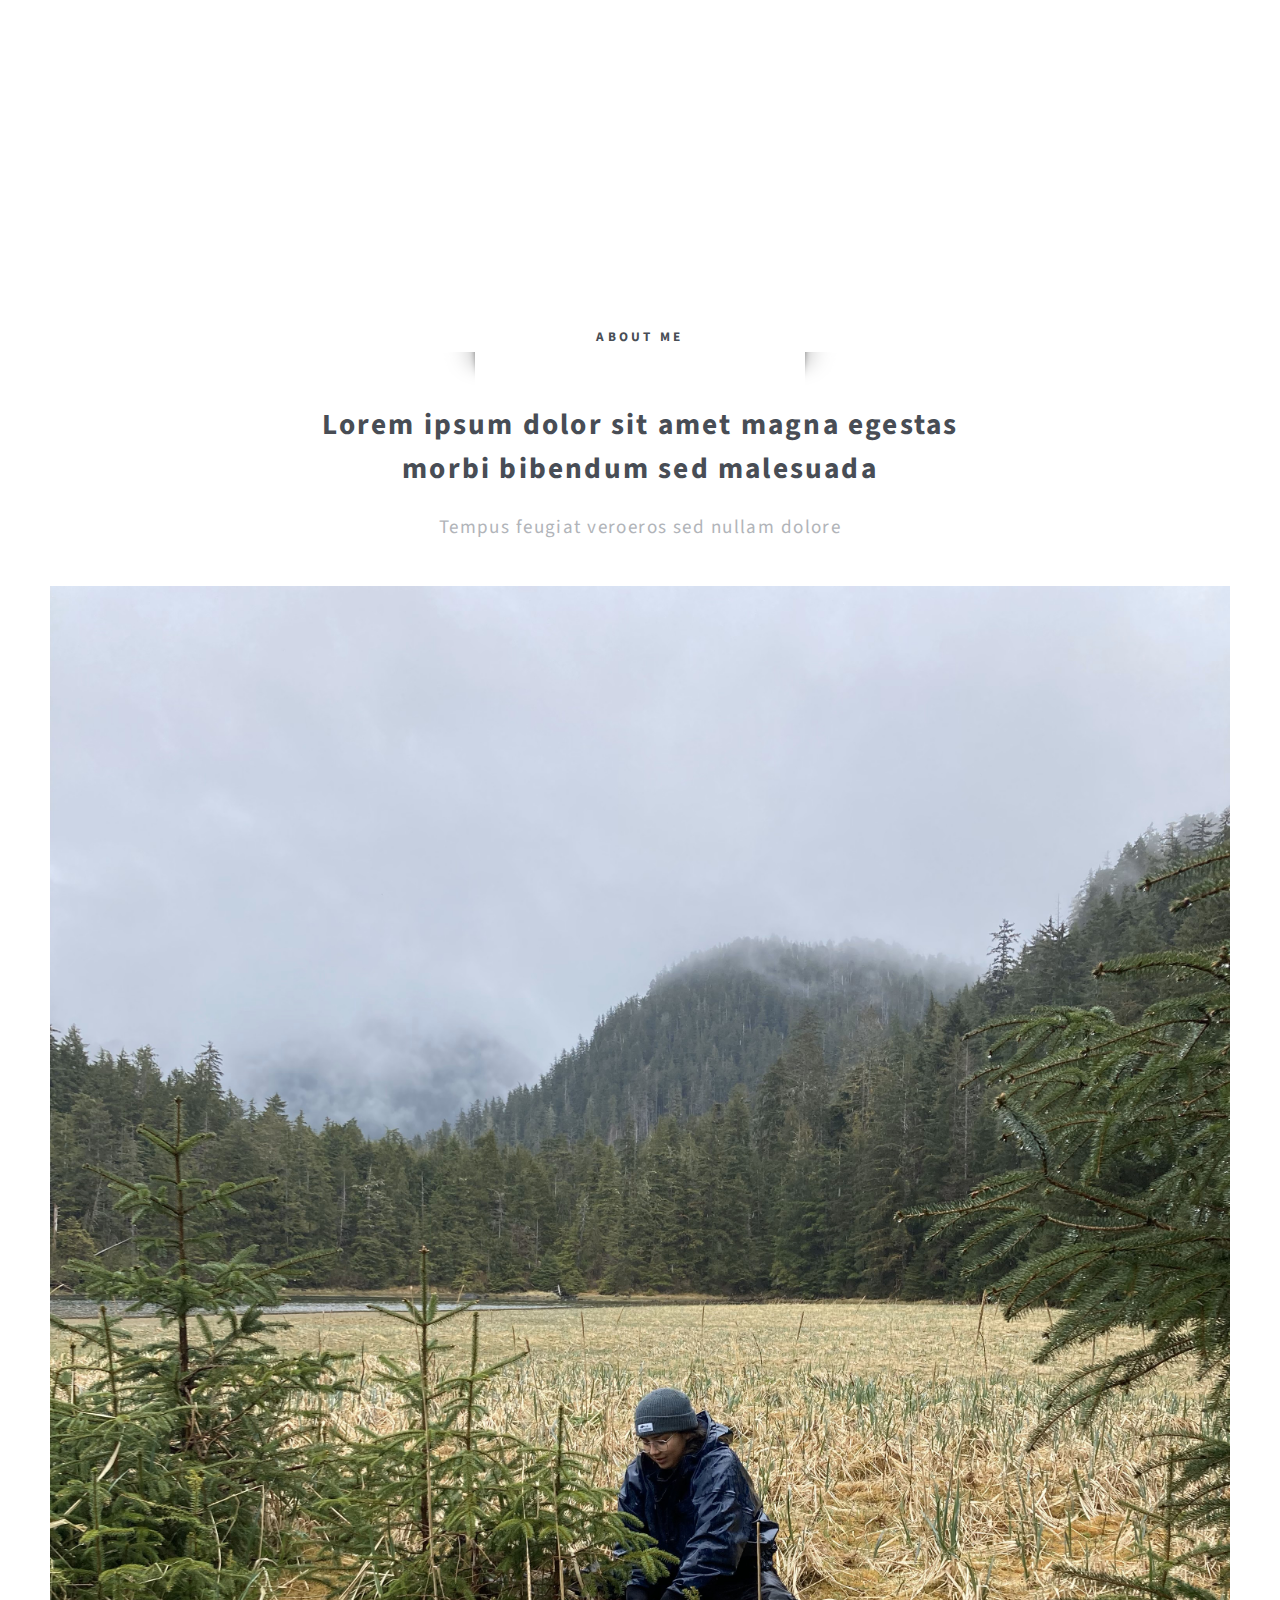
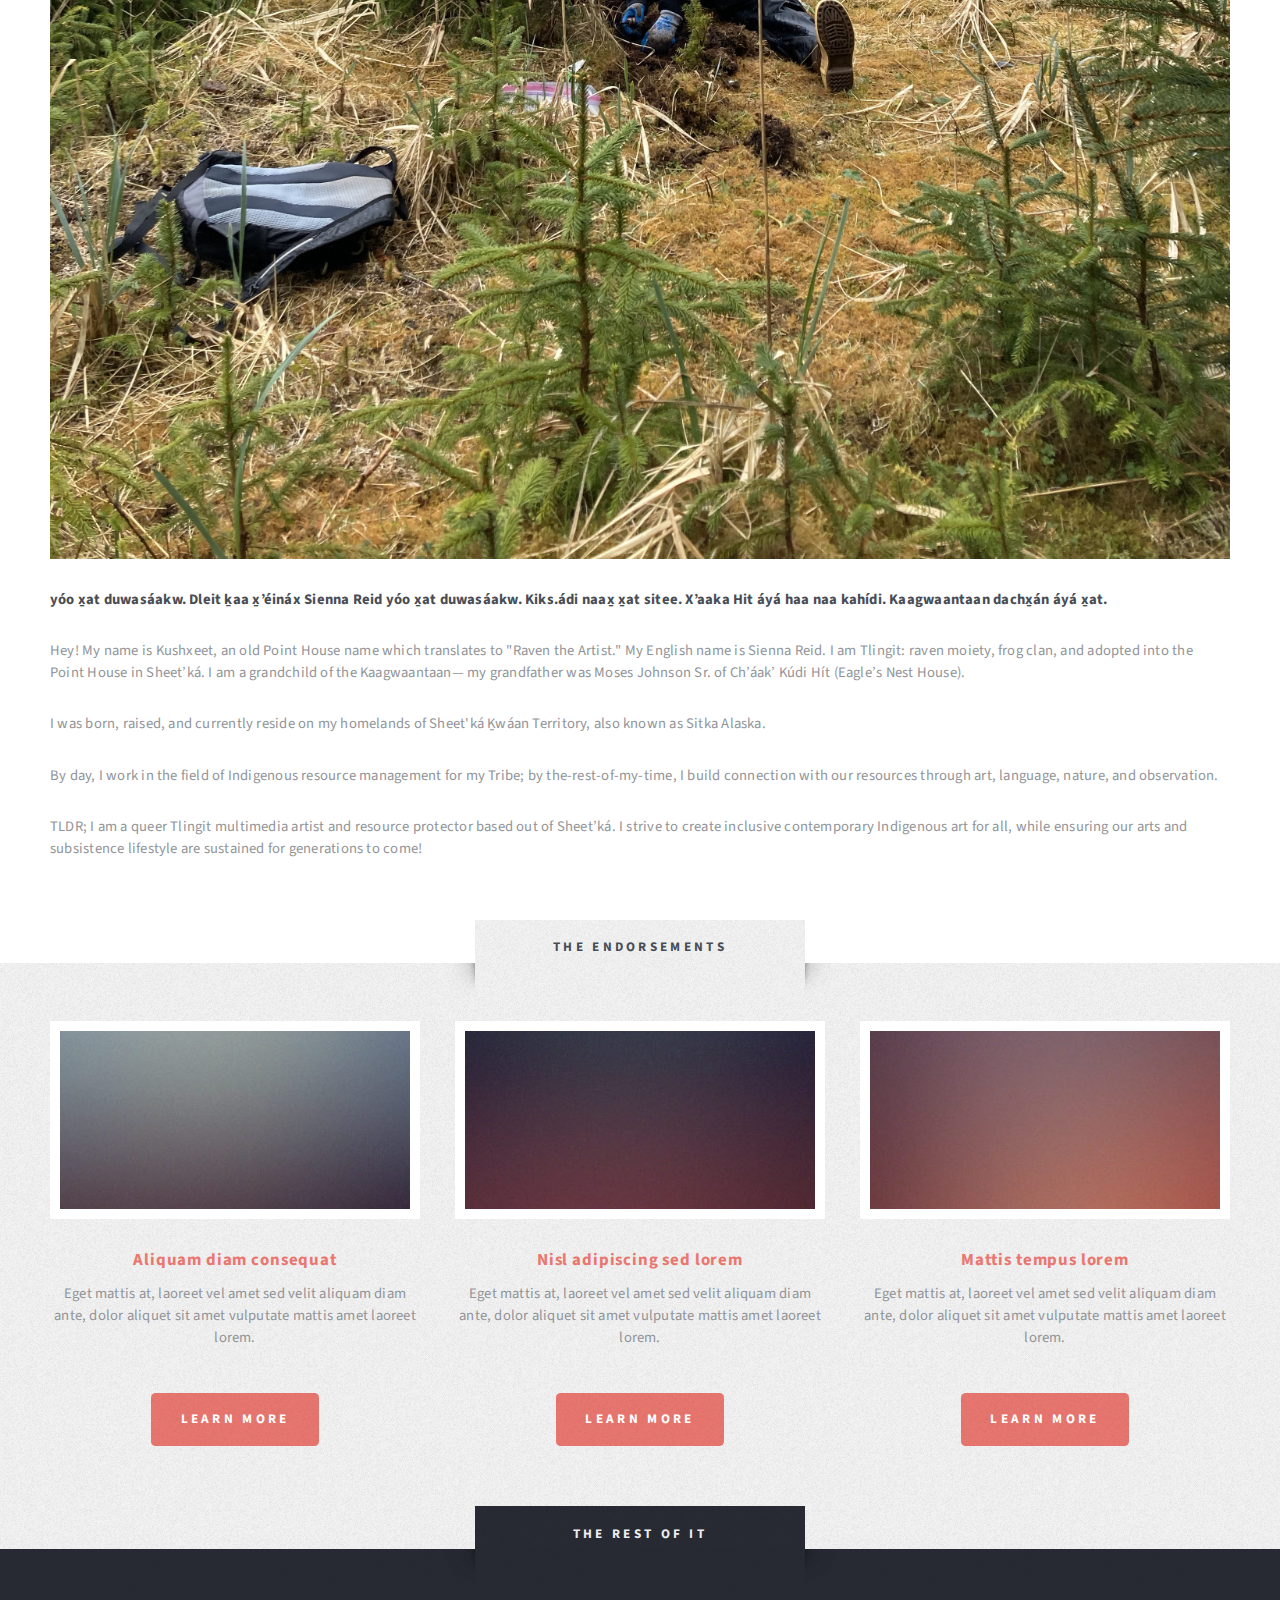
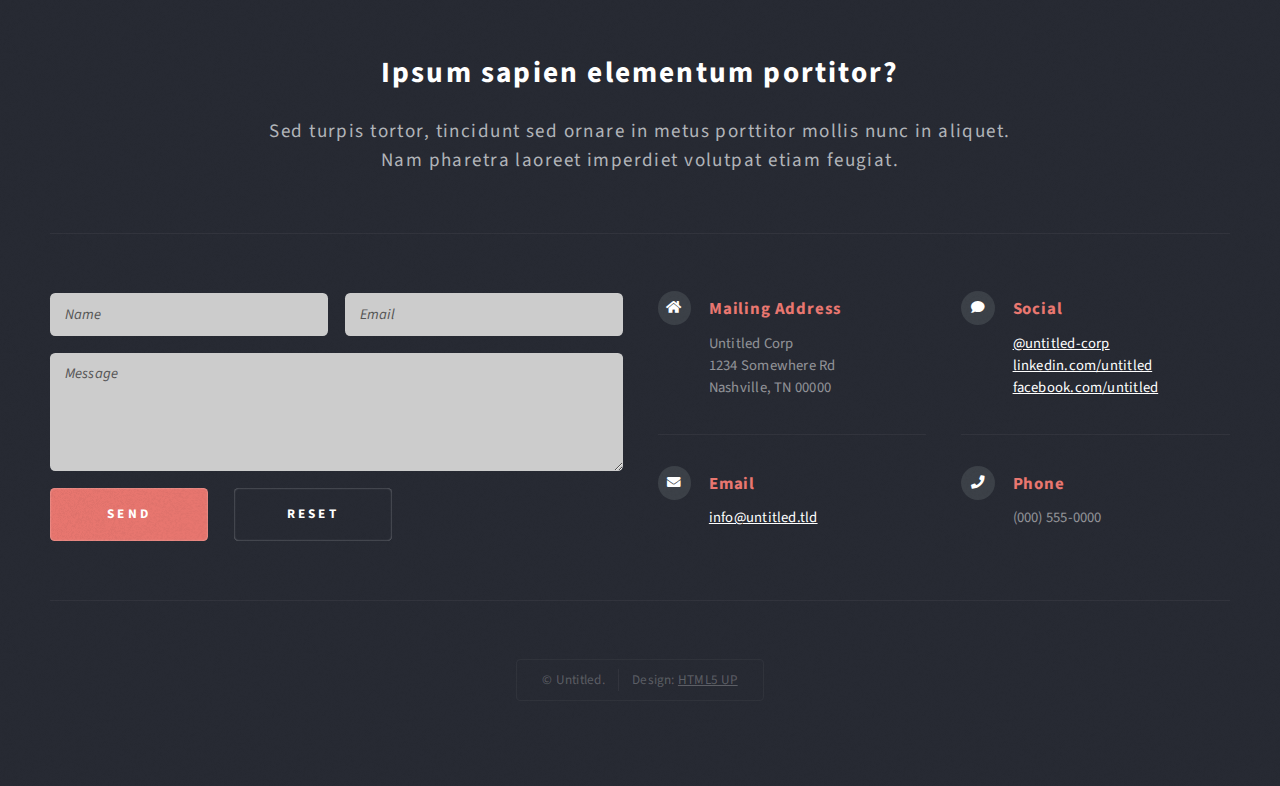
==== commit b5c104d8: "add photos, consistency to about, favicon" ====
--- a/about.html
+++ b/about.html
@@ -10,9 +10,9 @@
 		<meta charset="utf-8" />
 		<meta name="viewport" content="width=device-width, initial-scale=1, user-scalable=no" />
 		<link rel="stylesheet" href="assets/css/main.css" />
-		<link rel="apple-touch-icon" sizes="180x180" href="/apple-touch-icon.png">
-		<link rel="icon" type="image/png" sizes="32x32" href="/favicon-32x32.png">
-		<link rel="icon" type="image/png" sizes="16x16" href="/favicon-16x16.png">
+		<link rel="apple-touch-icon" sizes="180x180" href="images/apple-touch-icon.png">
+		<link rel="icon" type="image/png" sizes="32x32" href="images/favicon-32x32.png">
+		<link rel="icon" type="image/png" sizes="16x16" href="images/favicon-16x16.png">
 		<link rel="manifest" href="/site.webmanifest">
 	</head>
 	<body class="about is-preload">
@@ -21,11 +21,11 @@
 			<!-- Header -->
 				<section id="header" class="wrapper">
 
-					<!-- Logo -->
-						<div id="logo">
-							<h1><a href="index.html">Escape Velocity</a></h1>
-							<p>A free responsive site template by HTML5 UP</p>
-						</div>
+				<!-- Logo -->
+				<div id="logo">
+					<h1><a href="index.html">Sienna Reid</a></h1>
+					<p>Welcome to my website. Let's Rock!</p>
+				</div>
 
 					<!-- Nav -->
 					<nav id="nav">
@@ -71,7 +71,7 @@
 										<p>Tempus feugiat veroeros sed nullam dolore</p>
 									</header>
 									<a href="#" class="image featured">
-										<img src="images/pic01.jpg" alt="" />
+										<img src="images/sienna-spruce-root.jpg" alt="Sienna pulls spruce roots." />
 									</a>
 									<p><strong> yóo x̱at duwasáakw. Dleit ḵaa x̱’éináx Sienna Reid yóo x̱at duwasáakw. Kiks.ádi naax̱ x̱at sitee. X’aaka Hit áyá haa naa kahídi. Kaagwaantaan dachx̱án áyá x̱at.</strong></p>
 										
--- a/assets/css/main.css
+++ b/assets/css/main.css
@@ -2073,7 +2073,9 @@
 			left: 0;
 			width: 100%;
 			height: 100%;
-			background: url("images/overlay.png");
+			background: url("../../images/clubmoss.JPG");
+			background-size: cover;
+			padding: 0;
 		}
 
 		.homepage #header {
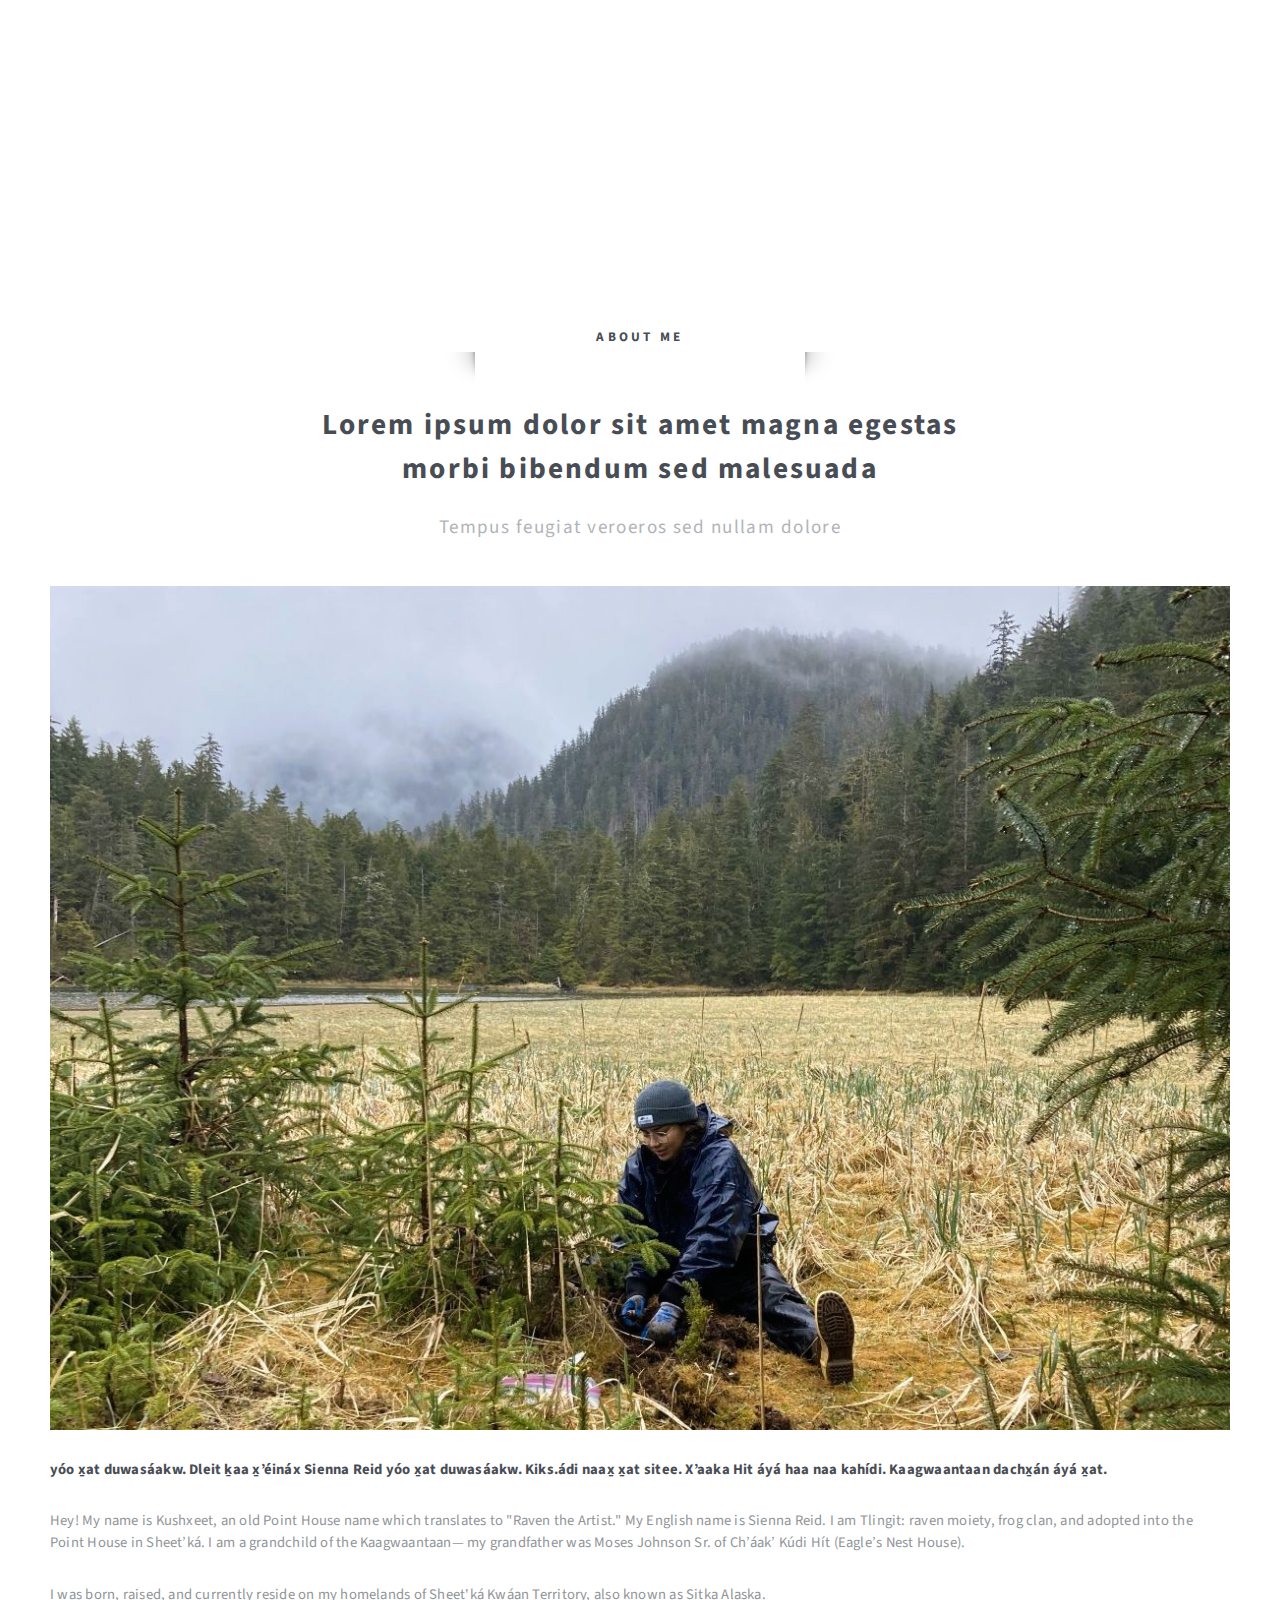
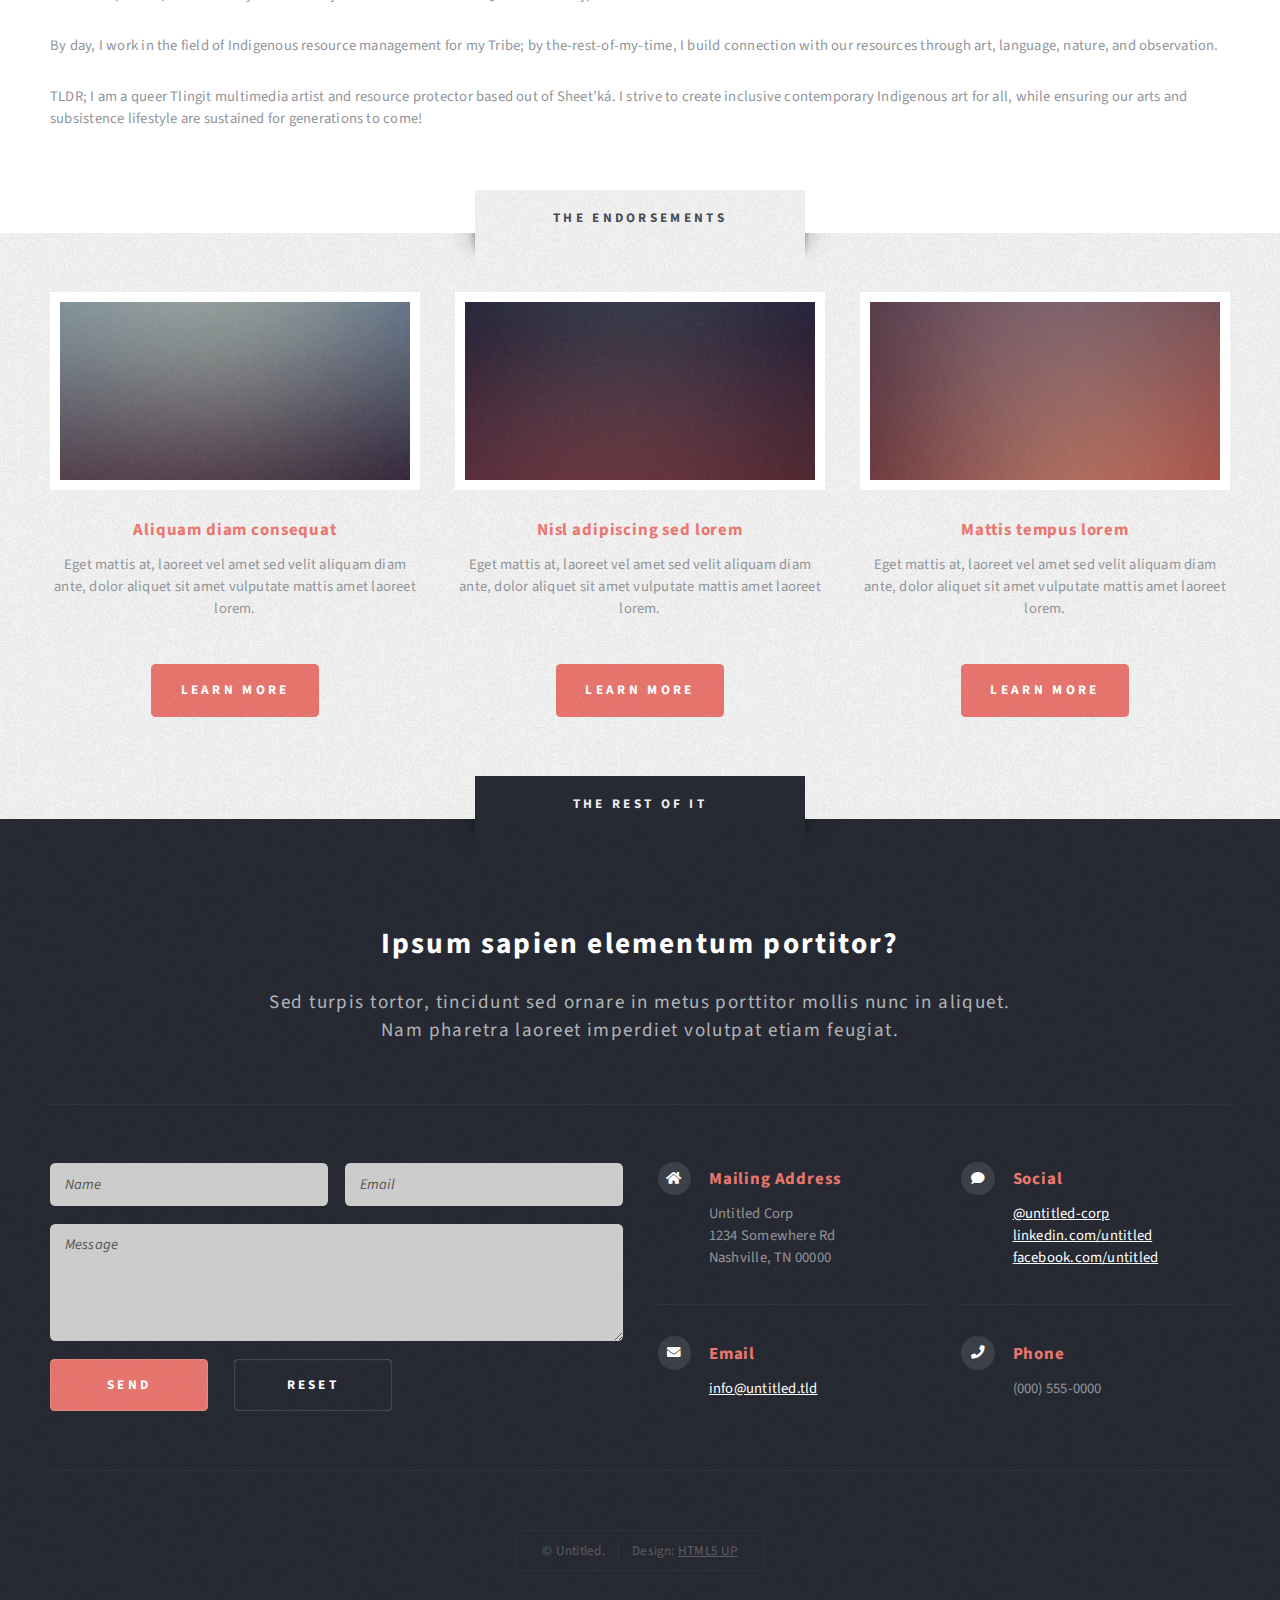
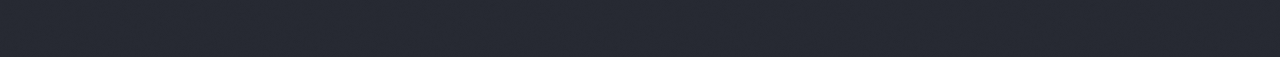
==== commit da34291c: "resize about pic" ====
--- a/about.html
+++ b/about.html
@@ -71,7 +71,7 @@
 										<p>Tempus feugiat veroeros sed nullam dolore</p>
 									</header>
 									<a href="#" class="image featured">
-										<img src="images/sienna-spruce-root.jpg" alt="Sienna pulls spruce roots." />
+										<img src="images/sienna-spruce-root-resize.jpg" alt="Sienna pulls spruce roots." />
 									</a>
 									<p><strong> yóo x̱at duwasáakw. Dleit ḵaa x̱’éináx Sienna Reid yóo x̱at duwasáakw. Kiks.ádi naax̱ x̱at sitee. X’aaka Hit áyá haa naa kahídi. Kaagwaantaan dachx̱án áyá x̱at.</strong></p>
 										
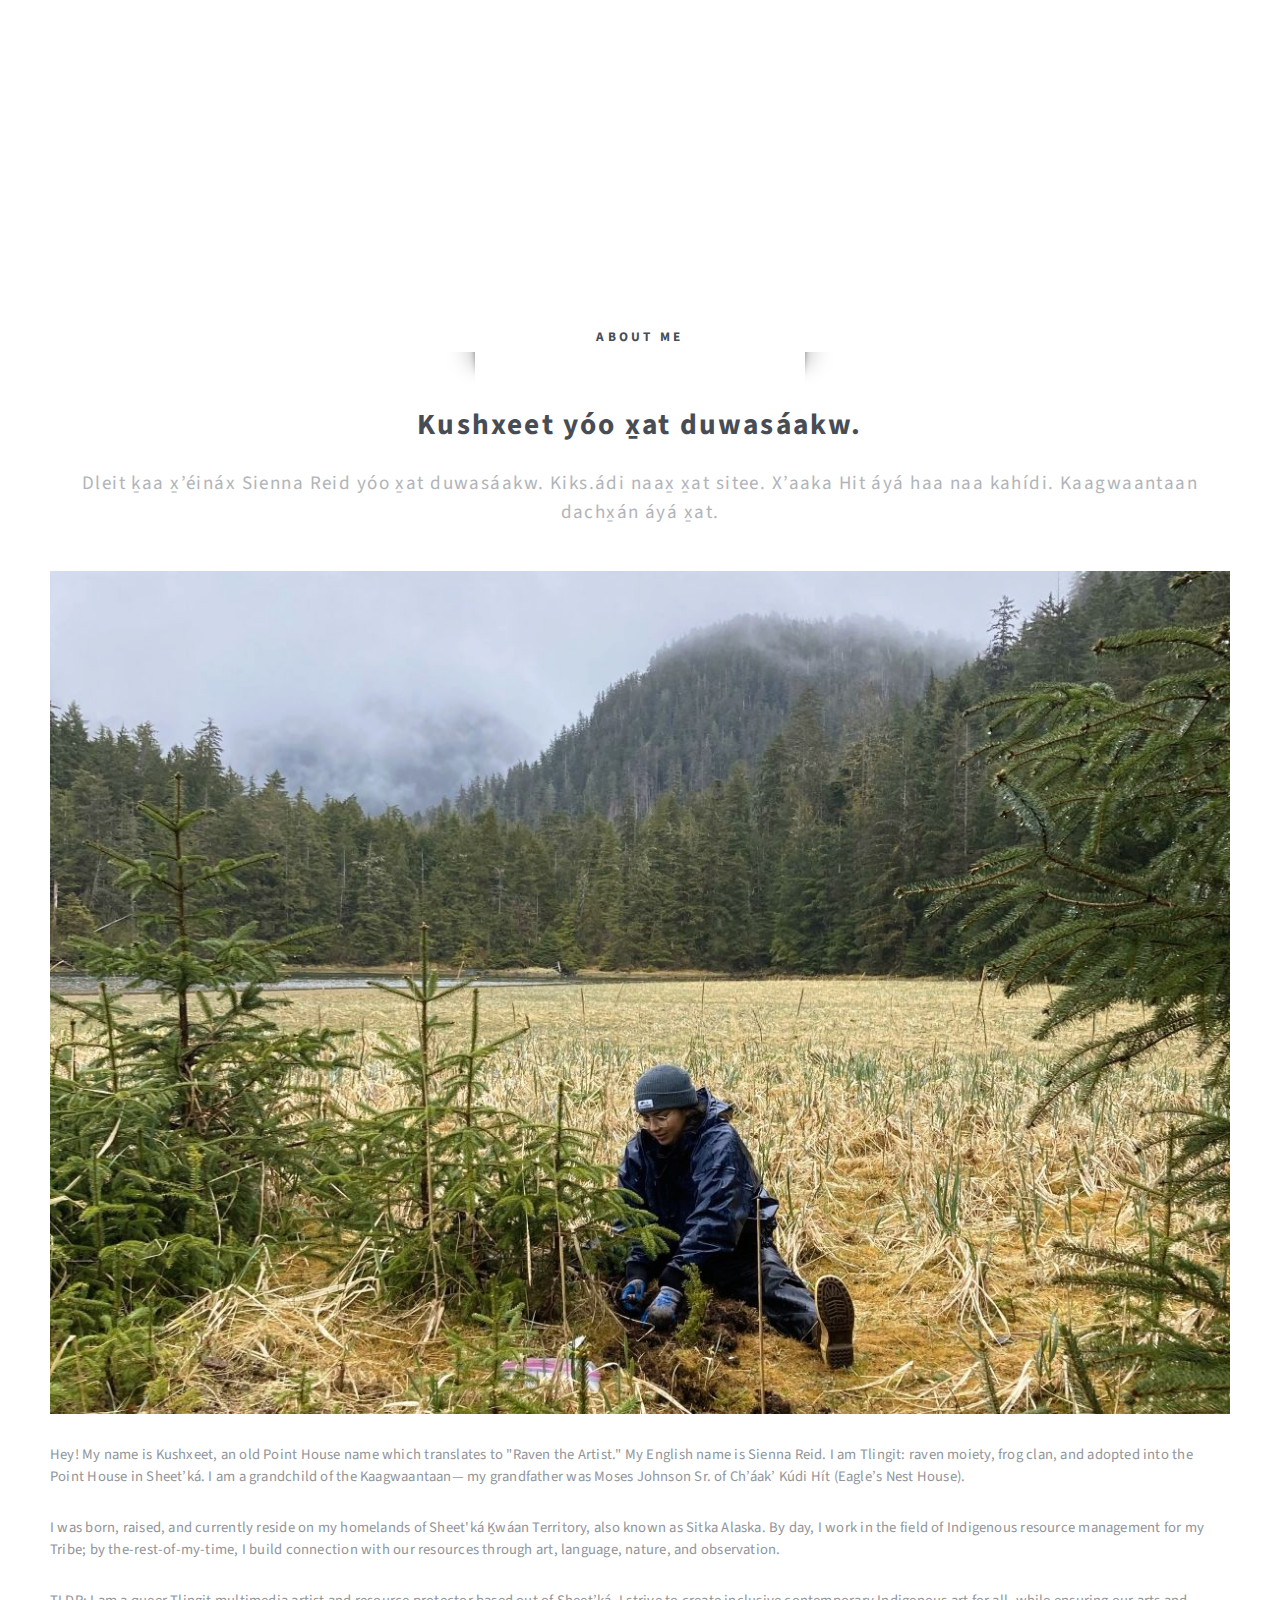
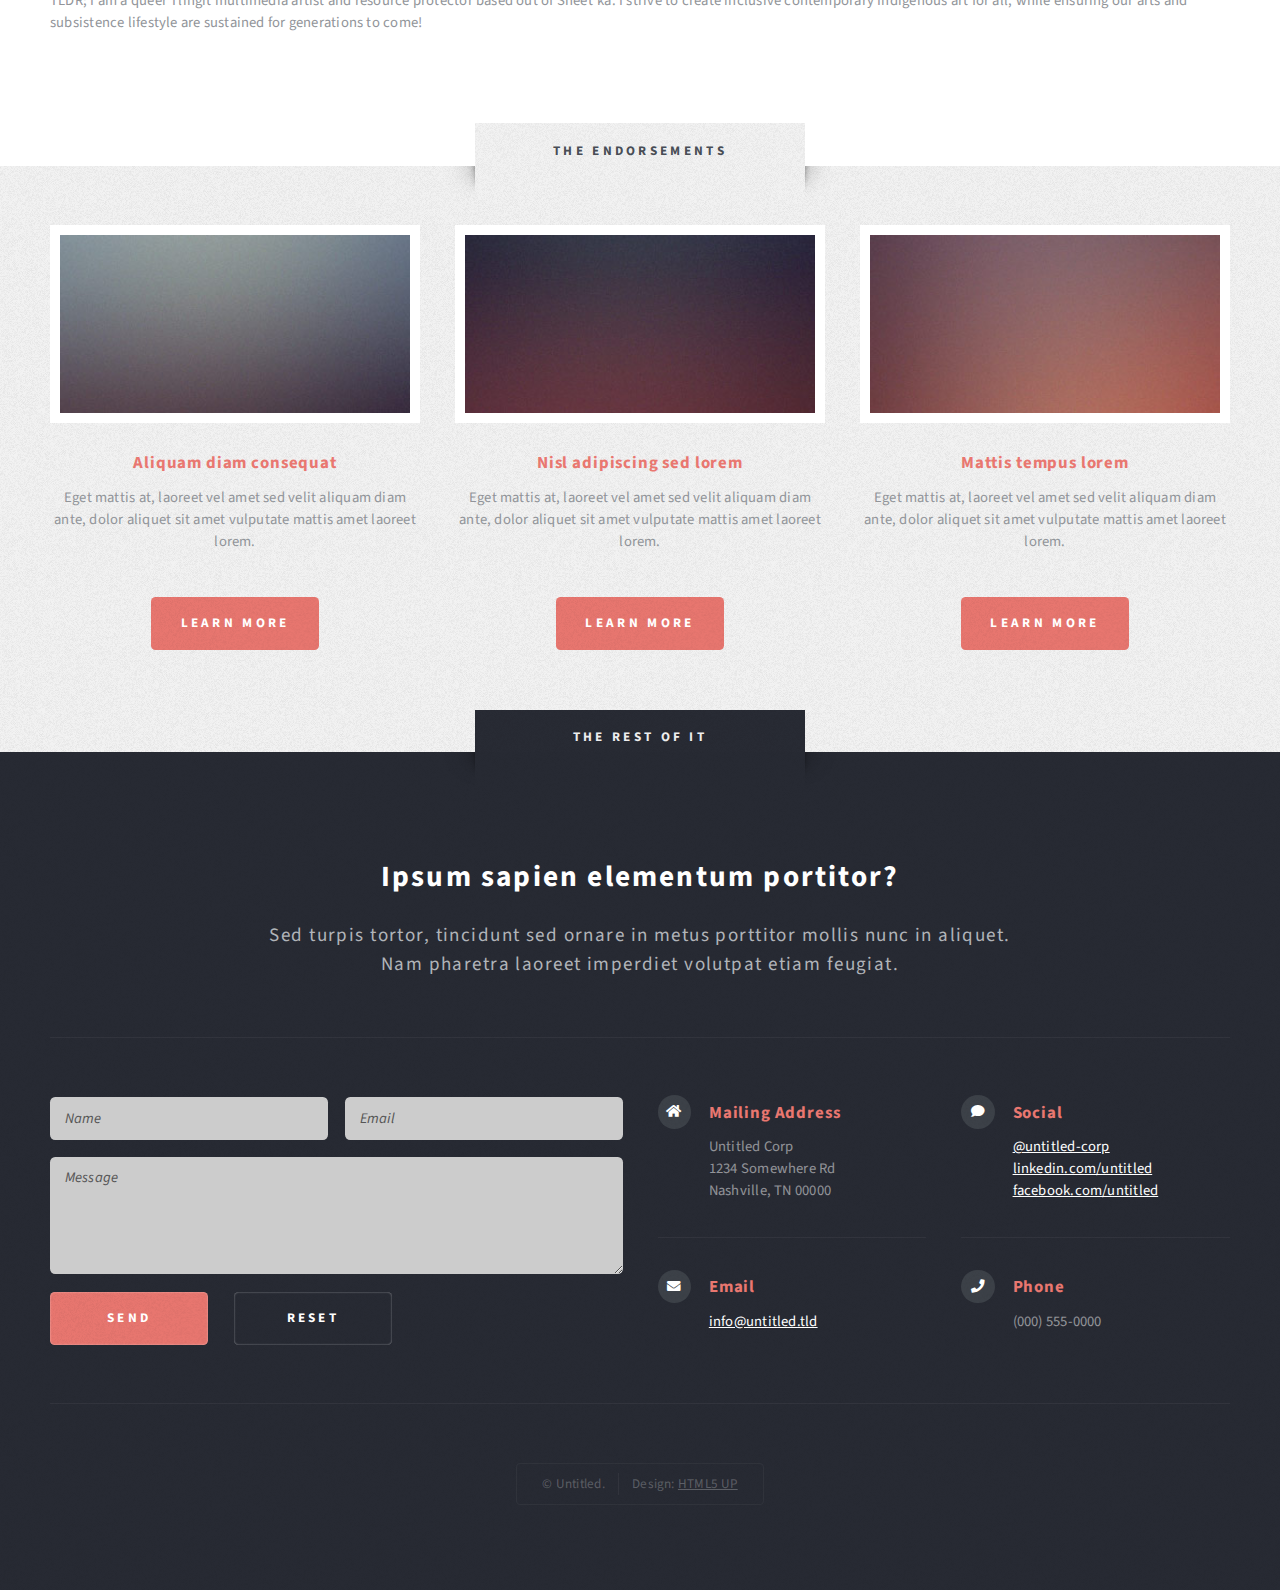
==== commit 091be95c: "formatting about page" ====
--- a/about.html
+++ b/about.html
@@ -66,20 +66,15 @@
 							<div id="content">
 								<article class="box post">
 									<header class="style1">
-										<h2>Lorem ipsum dolor sit amet magna egestas<br class="mobile-hide" />
-										morbi bibendum sed malesuada</h2>
-										<p>Tempus feugiat veroeros sed nullam dolore</p>
+										<h2>Kushxeet yóo x̱at duwasáakw.<br class="mobile-hide" /></h2>
+										<p> Dleit ḵaa x̱’éináx Sienna Reid yóo x̱at duwasáakw. Kiks.ádi naax̱ x̱at sitee. X’aaka Hit áyá haa naa kahídi. Kaagwaantaan dachx̱án áyá x̱at.</p>
 									</header>
 									<a href="#" class="image featured">
 										<img src="images/sienna-spruce-root-resize.jpg" alt="Sienna pulls spruce roots." />
 									</a>
-									<p><strong> yóo x̱at duwasáakw. Dleit ḵaa x̱’éináx Sienna Reid yóo x̱at duwasáakw. Kiks.ádi naax̱ x̱at sitee. X’aaka Hit áyá haa naa kahídi. Kaagwaantaan dachx̱án áyá x̱at.</strong></p>
-										
 									<p>Hey! My name is Kushxeet, an old Point House name which translates to "Raven the Artist." My English name is Sienna Reid. I am Tlingit: raven moiety, frog clan, and adopted into the Point House in Sheet’ká. I am a grandchild of the Kaagwaantaan— my grandfather was Moses Johnson Sr. of Ch’áak’ Kúdi Hít (Eagle’s Nest House).</p>
 
-									<p>I was born, raised, and currently reside on my homelands of Sheet'ká Ḵwáan Territory, also known as Sitka Alaska.</p>
-
-									<p>By day, I work in the field of Indigenous resource management for my Tribe; by the-rest-of-my-time, I build connection with our resources through art, language, nature, and observation.</p>
+									<By>I was born, raised, and currently reside on my homelands of Sheet'ká Ḵwáan Territory, also known as Sitka Alaska. By day, I work in the field of Indigenous resource management for my Tribe; by the-rest-of-my-time, I build connection with our resources through art, language, nature, and observation.</p>
 									
 									<p>TLDR; I am a queer Tlingit multimedia artist and resource protector based out of Sheet’ká. I strive to create inclusive contemporary Indigenous art for all, while ensuring our arts and subsistence lifestyle are sustained for generations to come! </p>
 								</article>
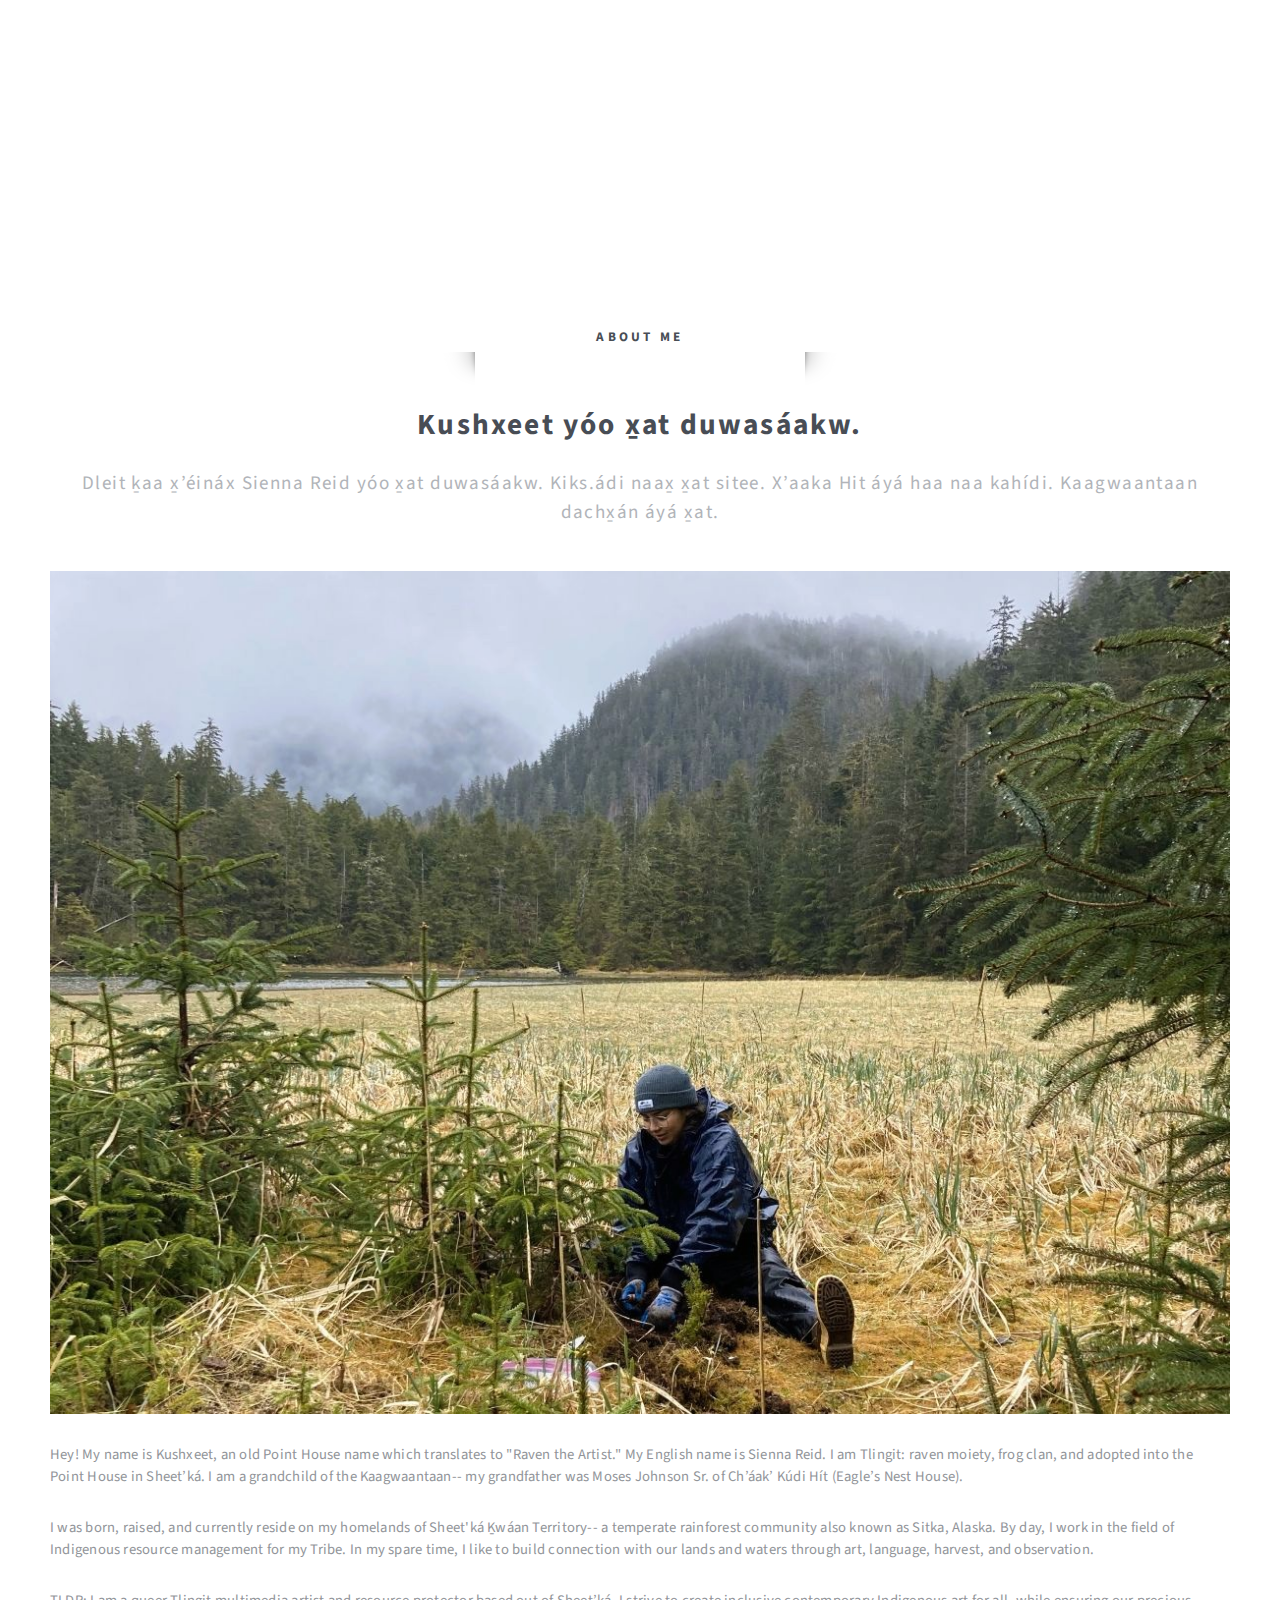
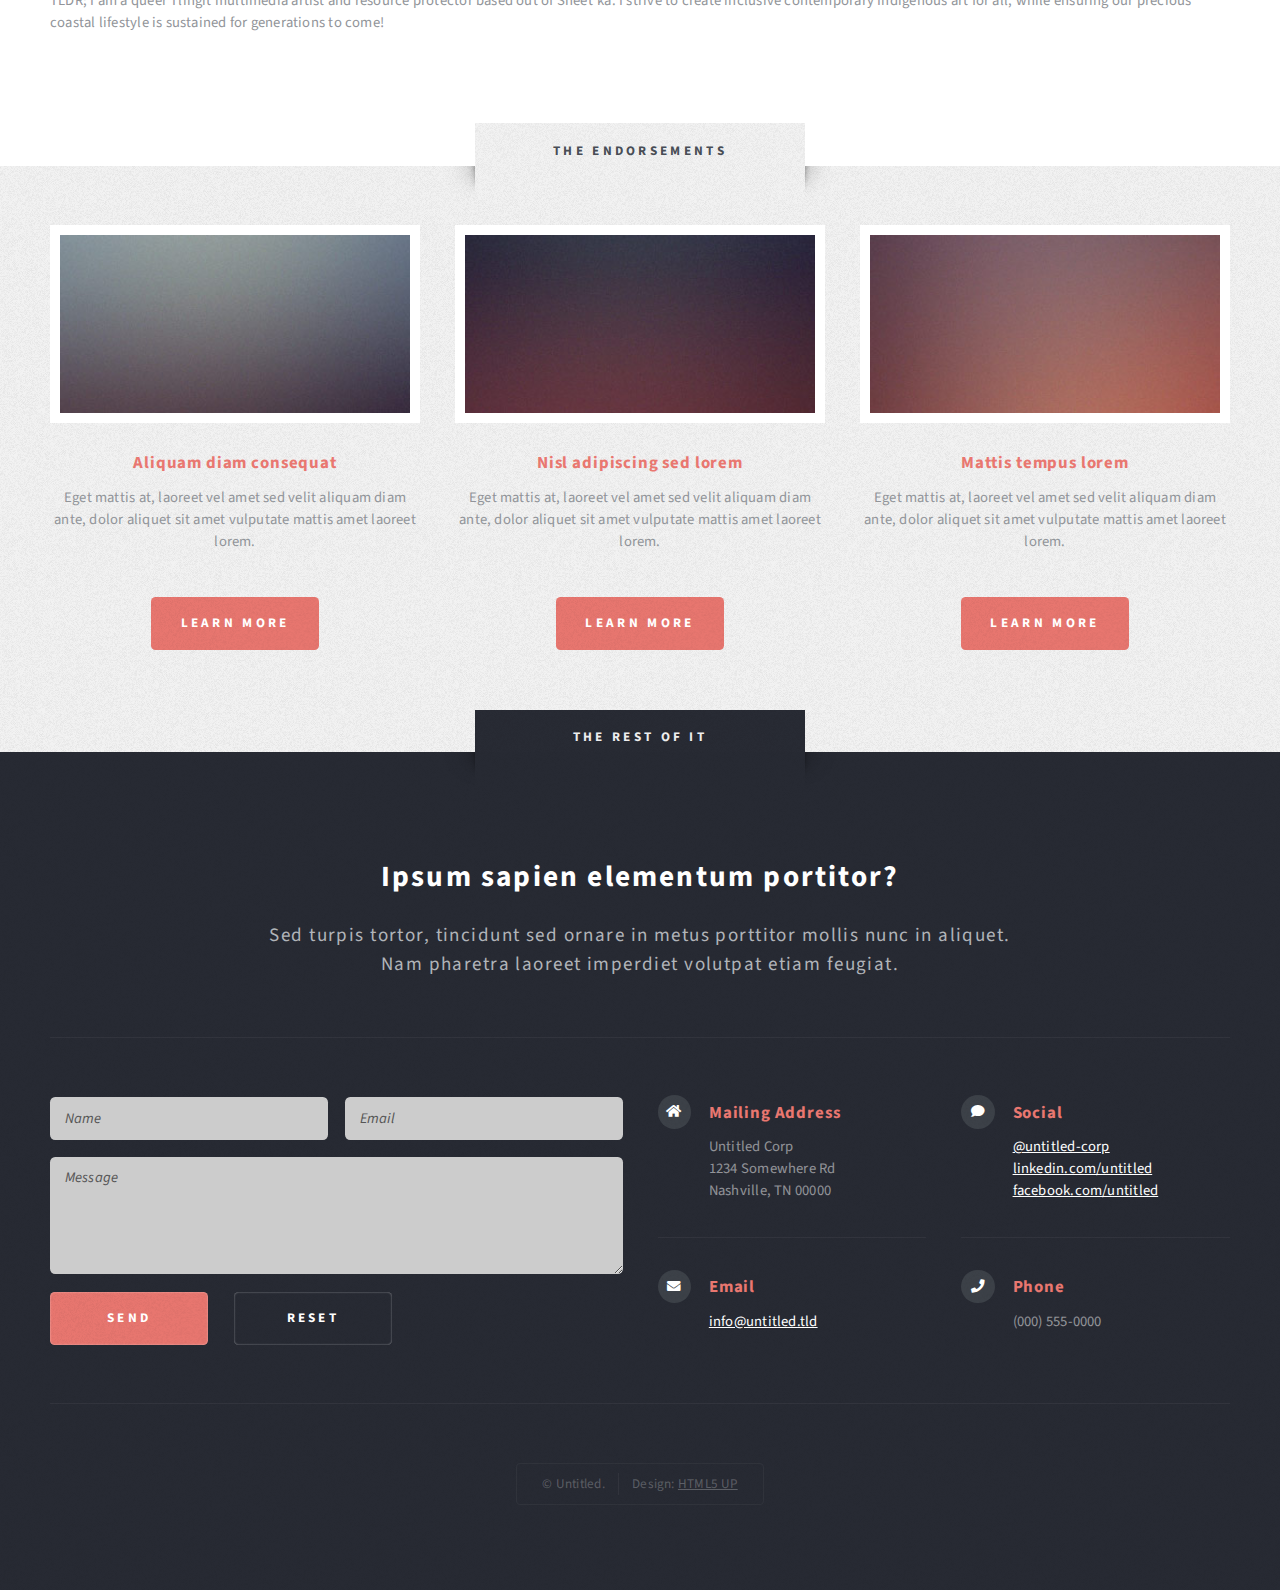
==== commit 04464087: "bio text" ====
--- a/about.html
+++ b/about.html
@@ -72,11 +72,11 @@
 									<a href="#" class="image featured">
 										<img src="images/sienna-spruce-root-resize.jpg" alt="Sienna pulls spruce roots." />
 									</a>
-									<p>Hey! My name is Kushxeet, an old Point House name which translates to "Raven the Artist." My English name is Sienna Reid. I am Tlingit: raven moiety, frog clan, and adopted into the Point House in Sheet’ká. I am a grandchild of the Kaagwaantaan— my grandfather was Moses Johnson Sr. of Ch’áak’ Kúdi Hít (Eagle’s Nest House).</p>
-
-									<By>I was born, raised, and currently reside on my homelands of Sheet'ká Ḵwáan Territory, also known as Sitka Alaska. By day, I work in the field of Indigenous resource management for my Tribe; by the-rest-of-my-time, I build connection with our resources through art, language, nature, and observation.</p>
+									<p>Hey! My name is Kushxeet, an old Point House name which translates to "Raven the Artist." My English name is Sienna Reid. I am Tlingit: raven moiety, frog clan, and adopted into the Point House in Sheet’ká. I am a grandchild of the Kaagwaantaan-- my grandfather was Moses Johnson Sr. of Ch’áak’ Kúdi Hít (Eagle’s Nest House).</p>
+
+									<By>I was born, raised, and currently reside on my homelands of Sheet'ká Ḵwáan Territory-- a temperate rainforest community also known as Sitka, Alaska. By day, I work in the field of Indigenous resource management for my Tribe. In my spare time, I like to build connection with our lands and waters through art, language, harvest, and observation.</p>
 									
-									<p>TLDR; I am a queer Tlingit multimedia artist and resource protector based out of Sheet’ká. I strive to create inclusive contemporary Indigenous art for all, while ensuring our arts and subsistence lifestyle are sustained for generations to come! </p>
+									<p>TLDR; I am a queer Tlingit multimedia artist and resource protector based out of Sheet’ká. I strive to create inclusive contemporary Indigenous art for all, while ensuring our precious coastal lifestyle is sustained for generations to come! </p>
 								</article>
 							</div>
 
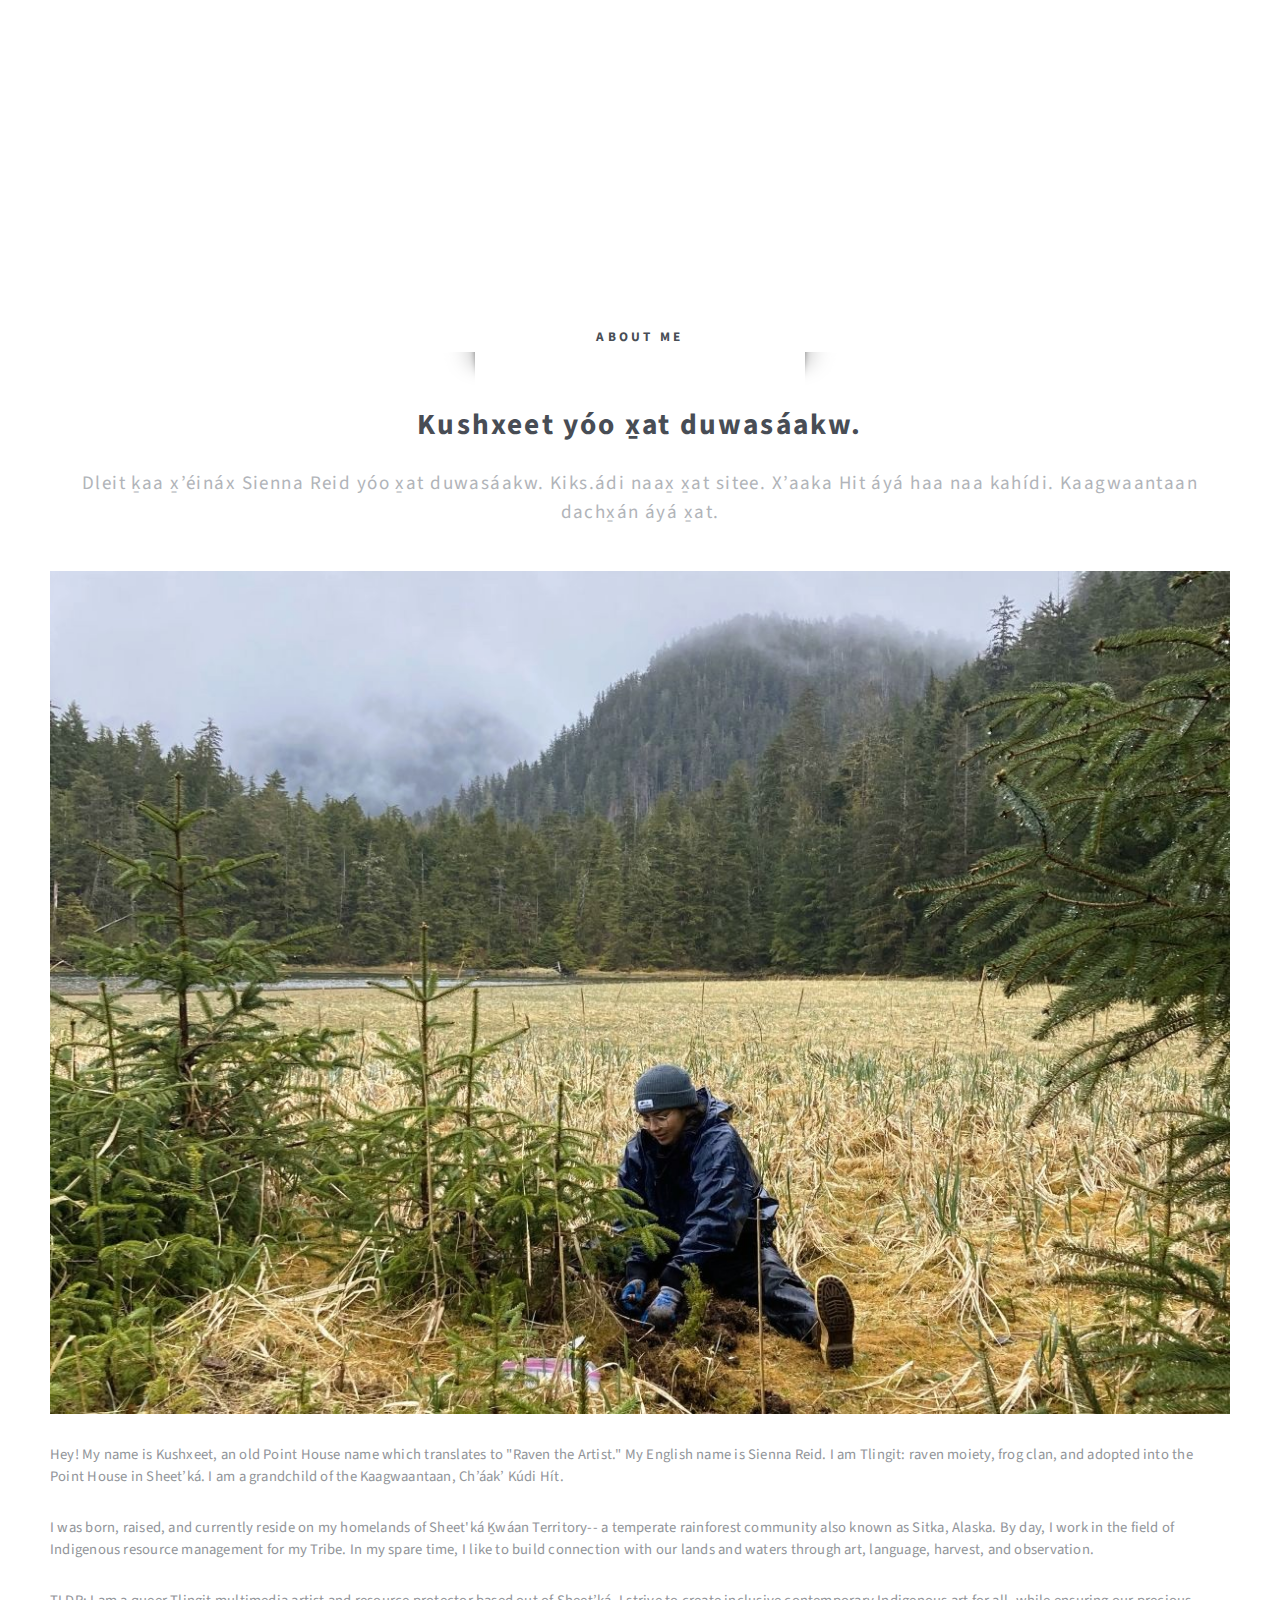
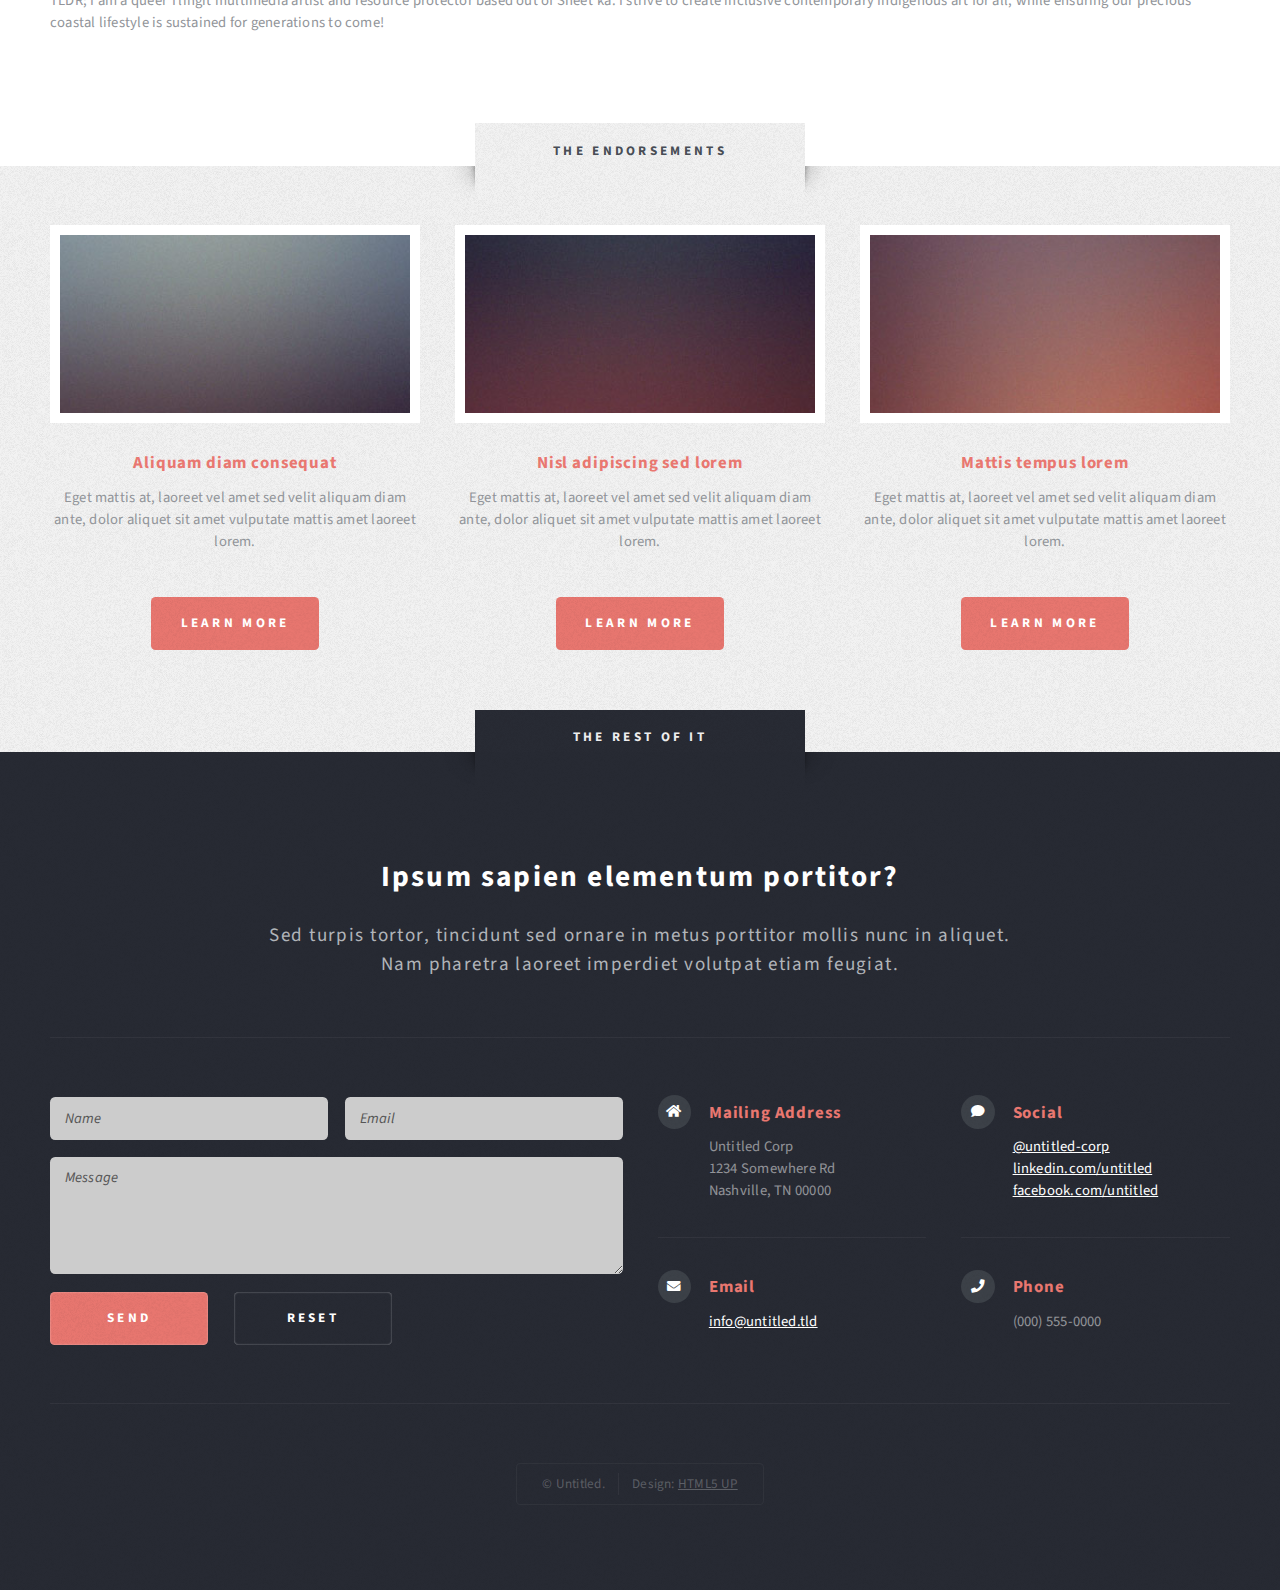
==== commit 177fbe12: "logo text color weight" ====
--- a/about.html
+++ b/about.html
@@ -72,7 +72,7 @@
 									<a href="#" class="image featured">
 										<img src="images/sienna-spruce-root-resize.jpg" alt="Sienna pulls spruce roots." />
 									</a>
-									<p>Hey! My name is Kushxeet, an old Point House name which translates to "Raven the Artist." My English name is Sienna Reid. I am Tlingit: raven moiety, frog clan, and adopted into the Point House in Sheet’ká. I am a grandchild of the Kaagwaantaan-- my grandfather was Moses Johnson Sr. of Ch’áak’ Kúdi Hít (Eagle’s Nest House).</p>
+									<p>Hey! My name is Kushxeet, an old Point House name which translates to "Raven the Artist." My English name is Sienna Reid. I am Tlingit: raven moiety, frog clan, and adopted into the Point House in Sheet’ká. I am a grandchild of the Kaagwaantaan, Ch’áak’ Kúdi Hít.</p>
 
 									<By>I was born, raised, and currently reside on my homelands of Sheet'ká Ḵwáan Territory-- a temperate rainforest community also known as Sitka, Alaska. By day, I work in the field of Indigenous resource management for my Tribe. In my spare time, I like to build connection with our lands and waters through art, language, harvest, and observation.</p>
 									
--- a/assets/css/main.css
+++ b/assets/css/main.css
@@ -1464,7 +1464,7 @@
 		}
 
 		header.style1 p {
-			color: #b1b4b9;
+			color:#b1b4b9;;
 			display: block;
 			margin: 1.15em 0 0 0;
 			font-size: 1.3em;
@@ -2094,14 +2094,14 @@
 		#logo h1 {
 			font-weight: 900;
 			text-transform: uppercase;
-			color: #fff;
+			color: white;
 			font-size: 2em;
 			letter-spacing: 0.25em;
 		}
 
 		#logo p {
-			color: #eee;
-			color: rgba(255, 255, 255, 0.5);
+			color: white;
+			font-weight: 700;
 			text-transform: uppercase;
 			margin: 1.25em 0 0 0;
 			display: block;
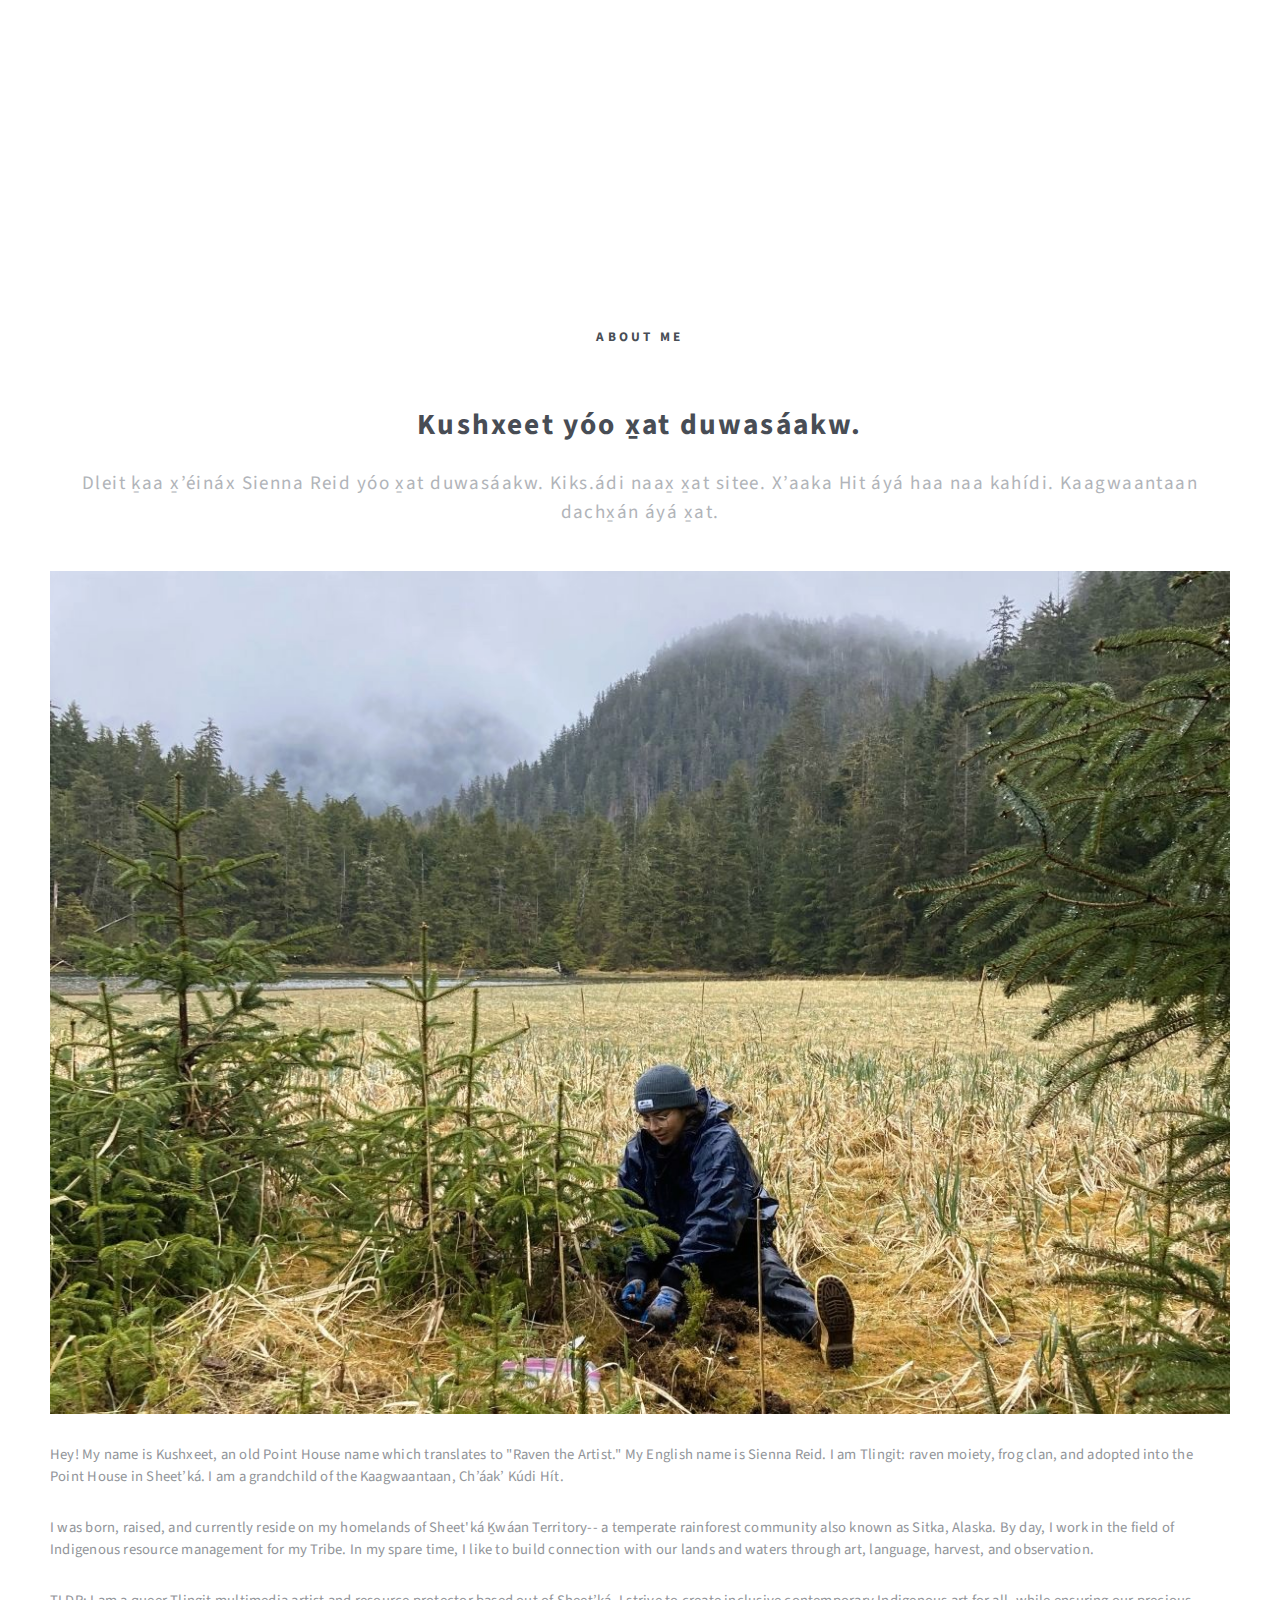
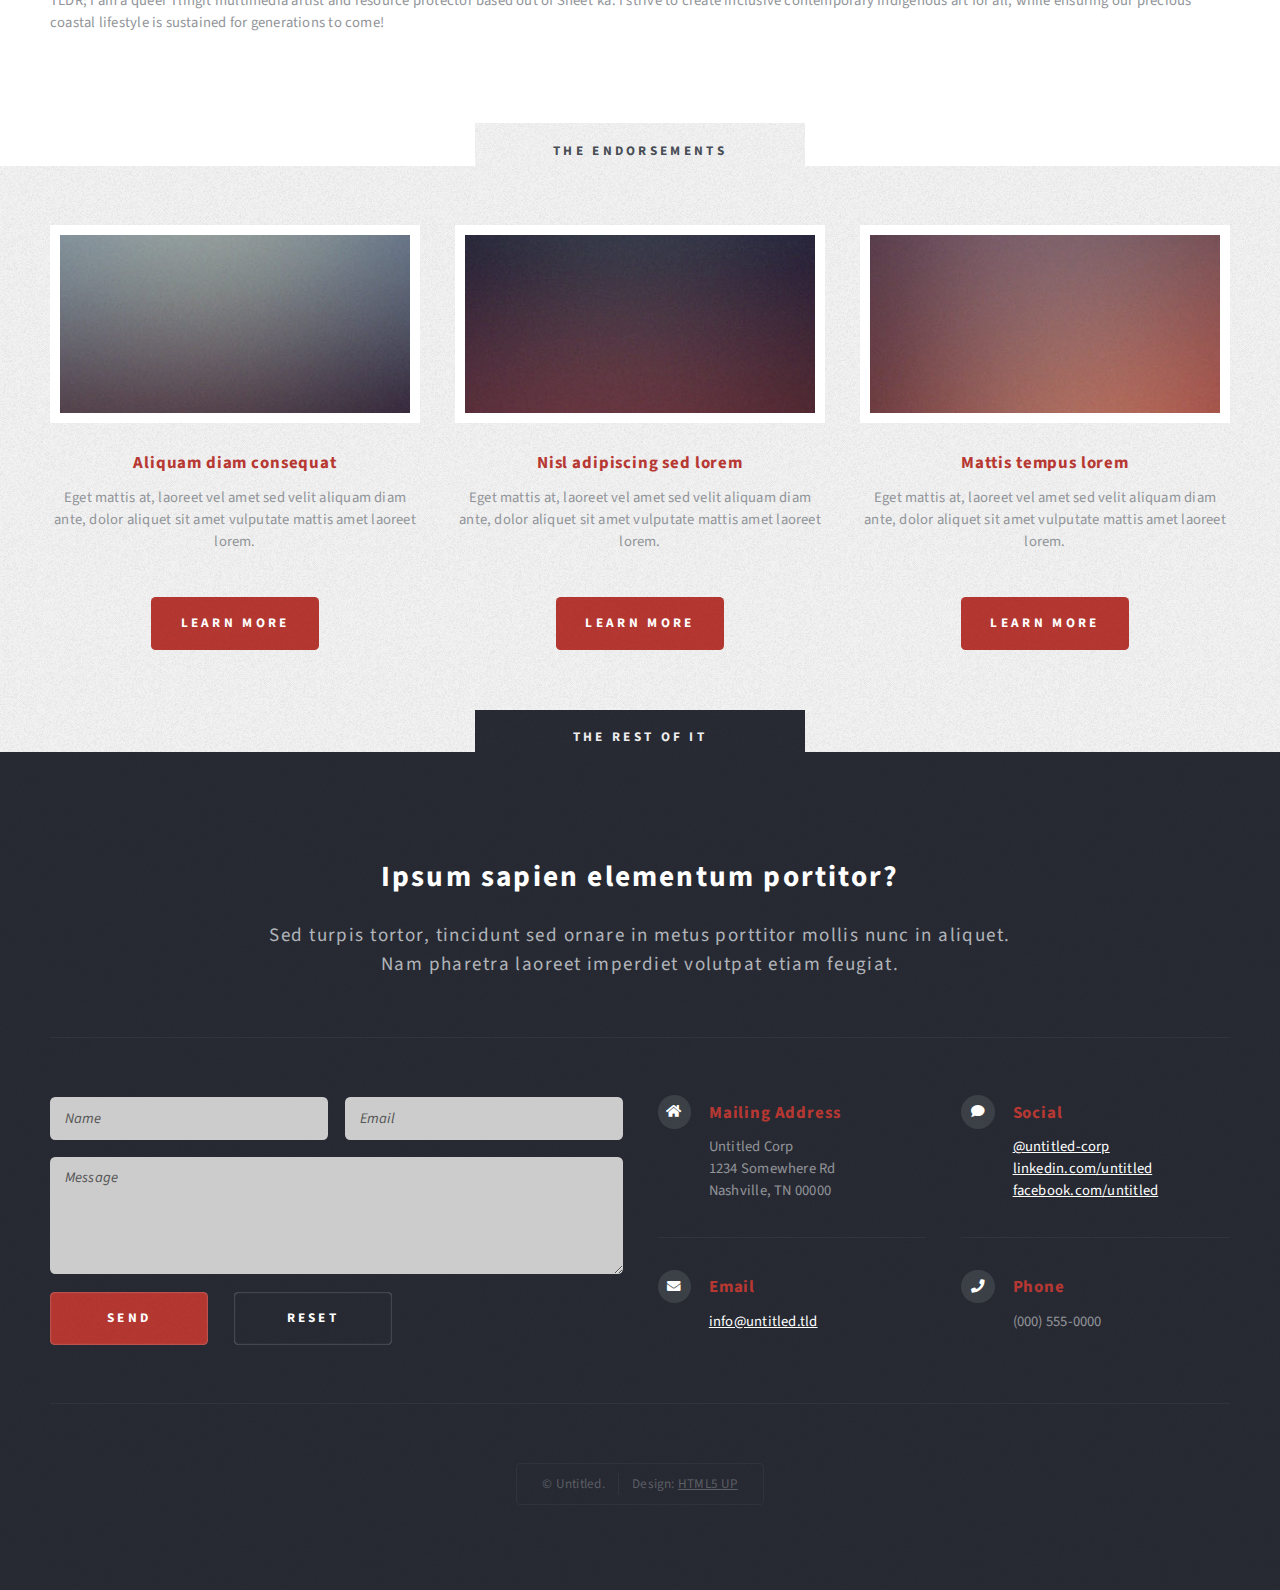
==== commit a77b6d19: "nav on about page" ====
--- a/about.html
+++ b/about.html
@@ -31,8 +31,8 @@
 					<nav id="nav">
 						<ul>
 							<li class="current"><a href="index.html">Home</a></li>
-							<li><a href="left-sidebar.html">Left Sidebar</a></li>
-							<li><a href="right-sidebar.html">Right Sidebar</a></li>
+							<li><a href="CV.html">CV</a></li>
+							<li><a href="Art.html">Art</a></li>
 							<li><a href="about.html">About</a></li>
 							<li>
 								<a href="#">Dropdown</a>
--- a/assets/css/main.css
+++ b/assets/css/main.css
@@ -1672,7 +1672,7 @@
 		input[type="reset"].style1,
 		button.style1,
 		.button.style1 {
-			background: #e97770 url("images/overlay.png");
+			background: #b73832 url("images/overlay.png");
 			color: #fff;
 		}
 
@@ -1850,7 +1850,7 @@
 		}
 
 		.feature-list h3 {
-			color: #e97770 !important;
+			color: #b73832 !important;
 			margin: -0.35em 0 0.75em 0;
 			font-size: 1.15em;
 			letter-spacing: 0.05em;
@@ -1984,7 +1984,6 @@
 				left: -35px;
 				width: 35px;
 				height: 38px;
-				background: url("images/shadow.png");
 			}
 
 			.wrapper .title:after {
@@ -1998,17 +1997,16 @@
 				right: -35px;
 				width: 35px;
 				height: 38px;
-				background: url("images/shadow.png");
 			}
 
 		.wrapper.style1 {
-			background: #e97770 url("images/overlay.png");
+			background: #b73832 url("images/overlay.png");
 			color: #eee;
 			color: rgba(255, 255, 255, 0.75);
 		}
 
 			.wrapper.style1 .title {
-				background: #e97770 url("images/overlay.png");
+				background: #b73832 url("images/overlay.png");
 				color: #fff;
 			}
 
@@ -2263,7 +2261,7 @@
 	}
 
 		#highlights .highlight h3 {
-			color: #e97770;
+			color: #b73832;
 			margin: 0 0 0.75em 0;
 			font-size: 1.15em;
 			letter-spacing: 0.05em;
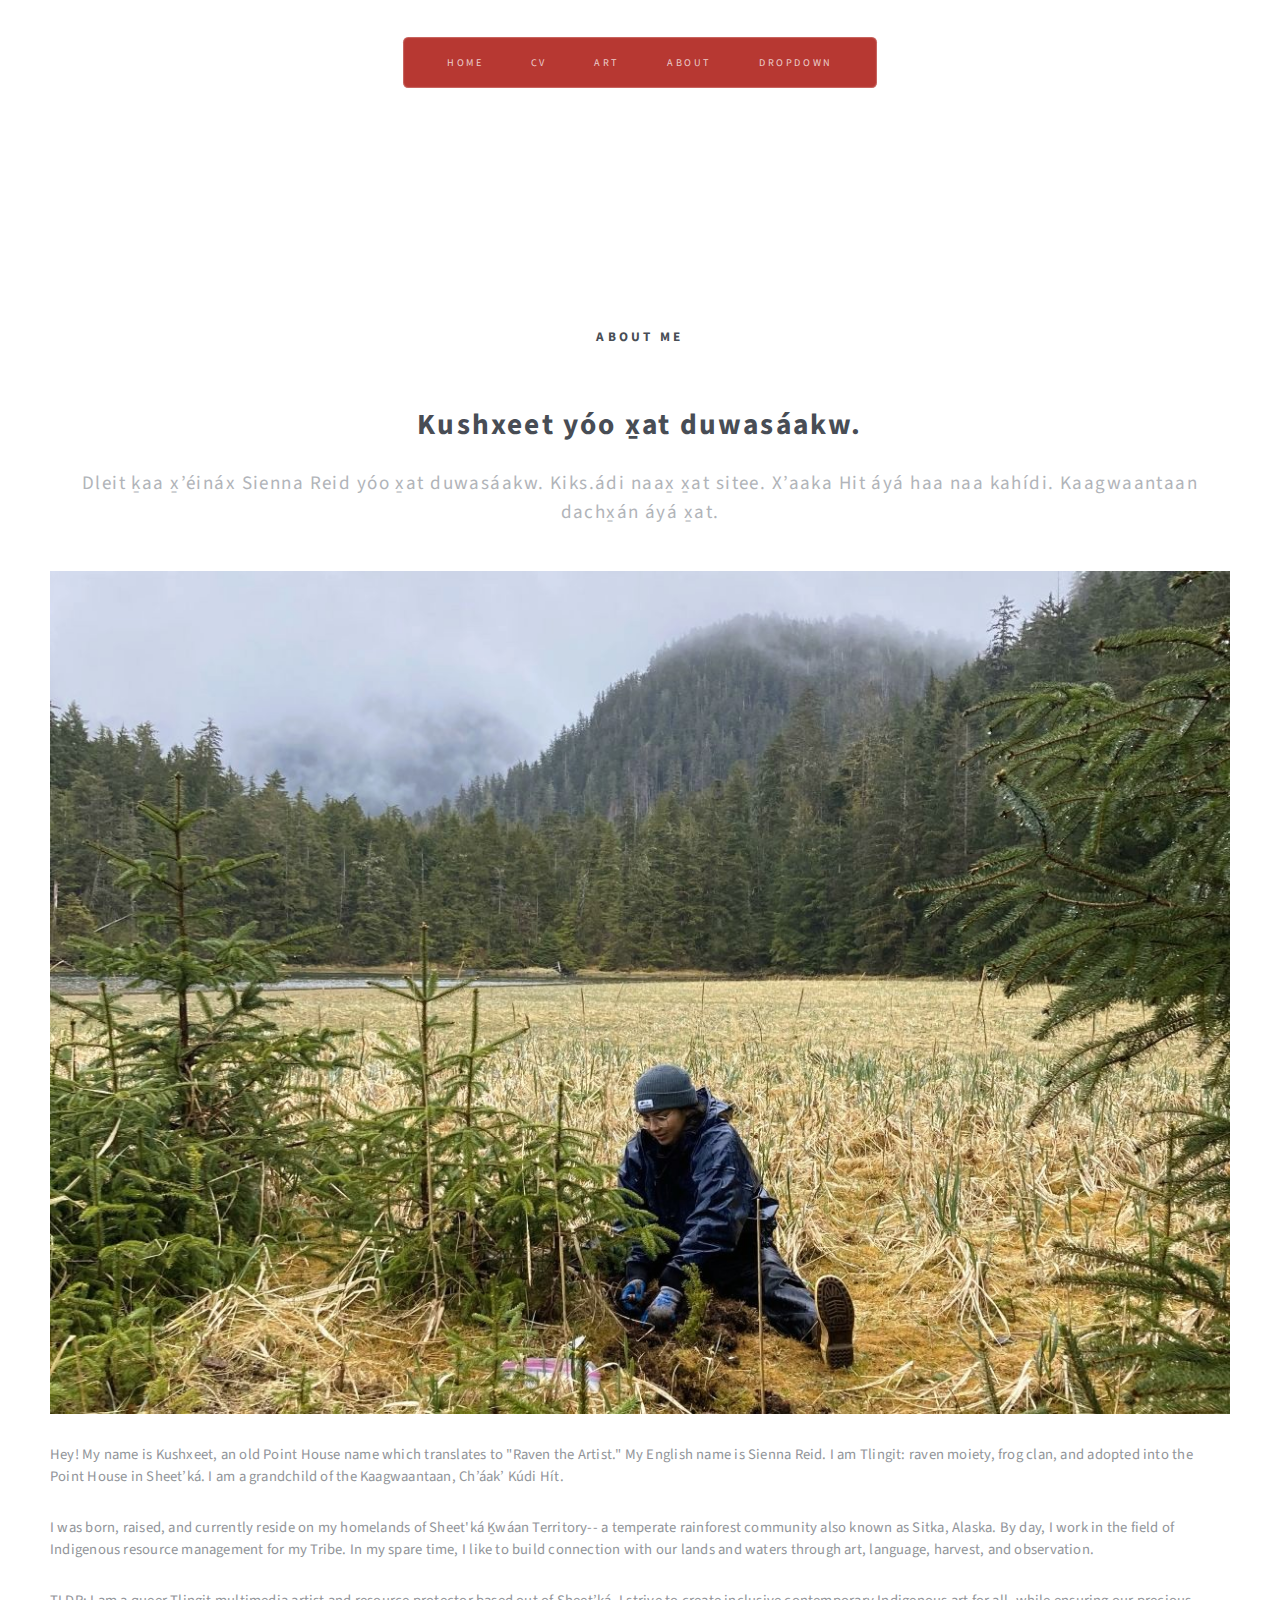
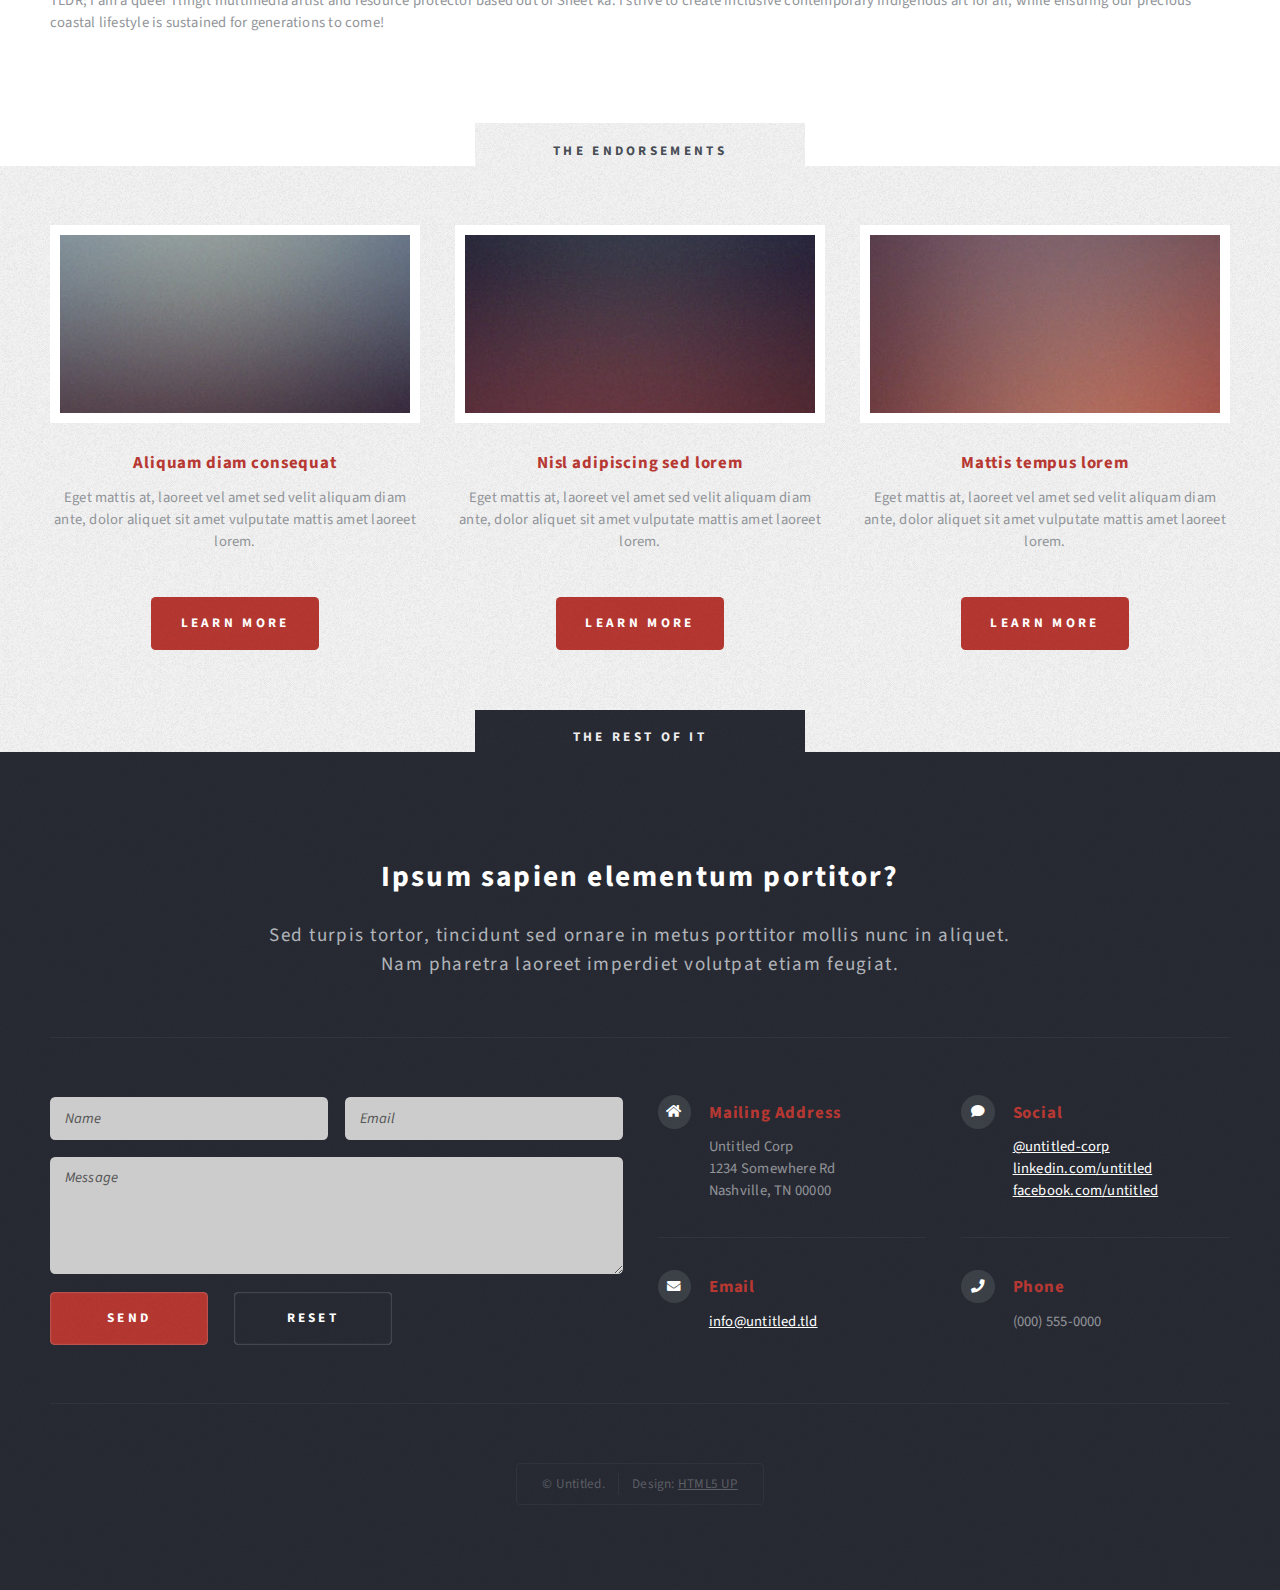
==== commit da764b4e: "nav color" ====
--- a/about.html
+++ b/about.html
@@ -29,7 +29,7 @@
 
 					<!-- Nav -->
 					<nav id="nav">
-						<ul>
+						<ul style="background-color: #b73832;">
 							<li class="current"><a href="index.html">Home</a></li>
 							<li><a href="CV.html">CV</a></li>
 							<li><a href="Art.html">Art</a></li>
